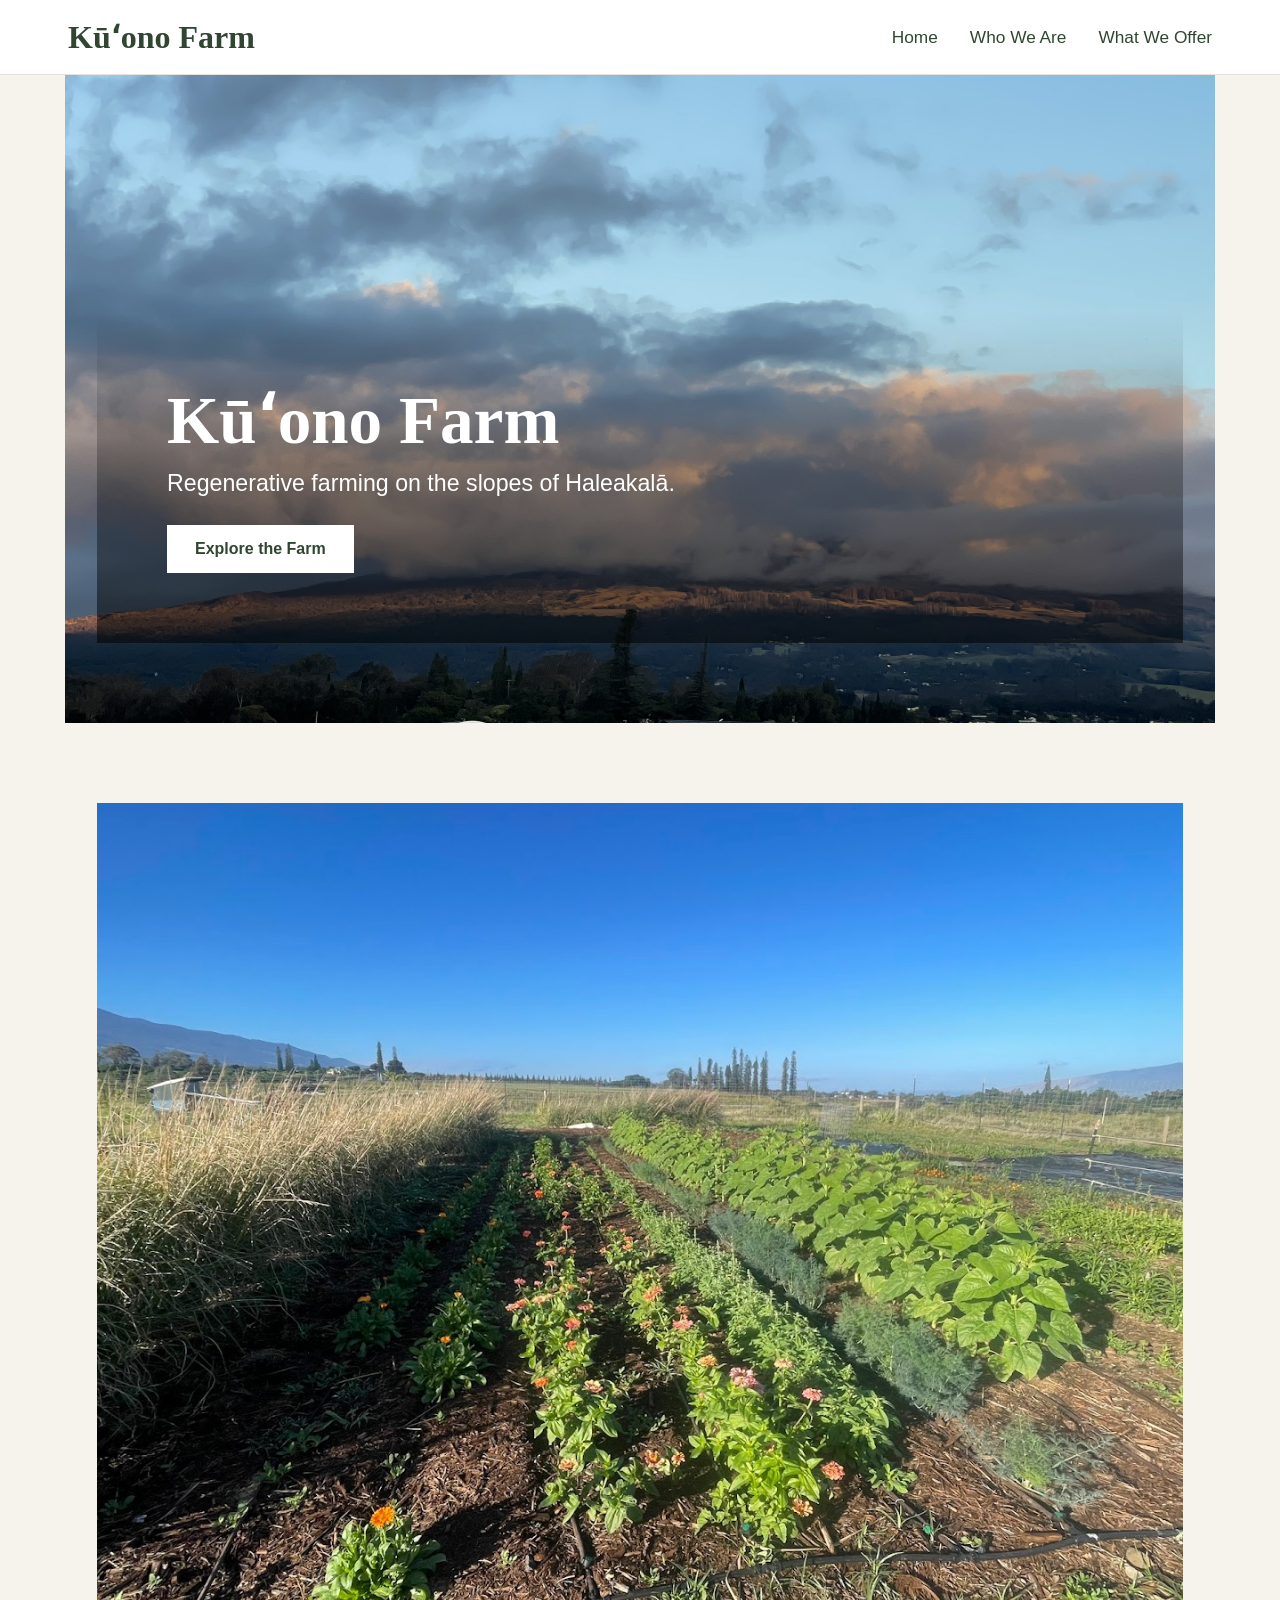
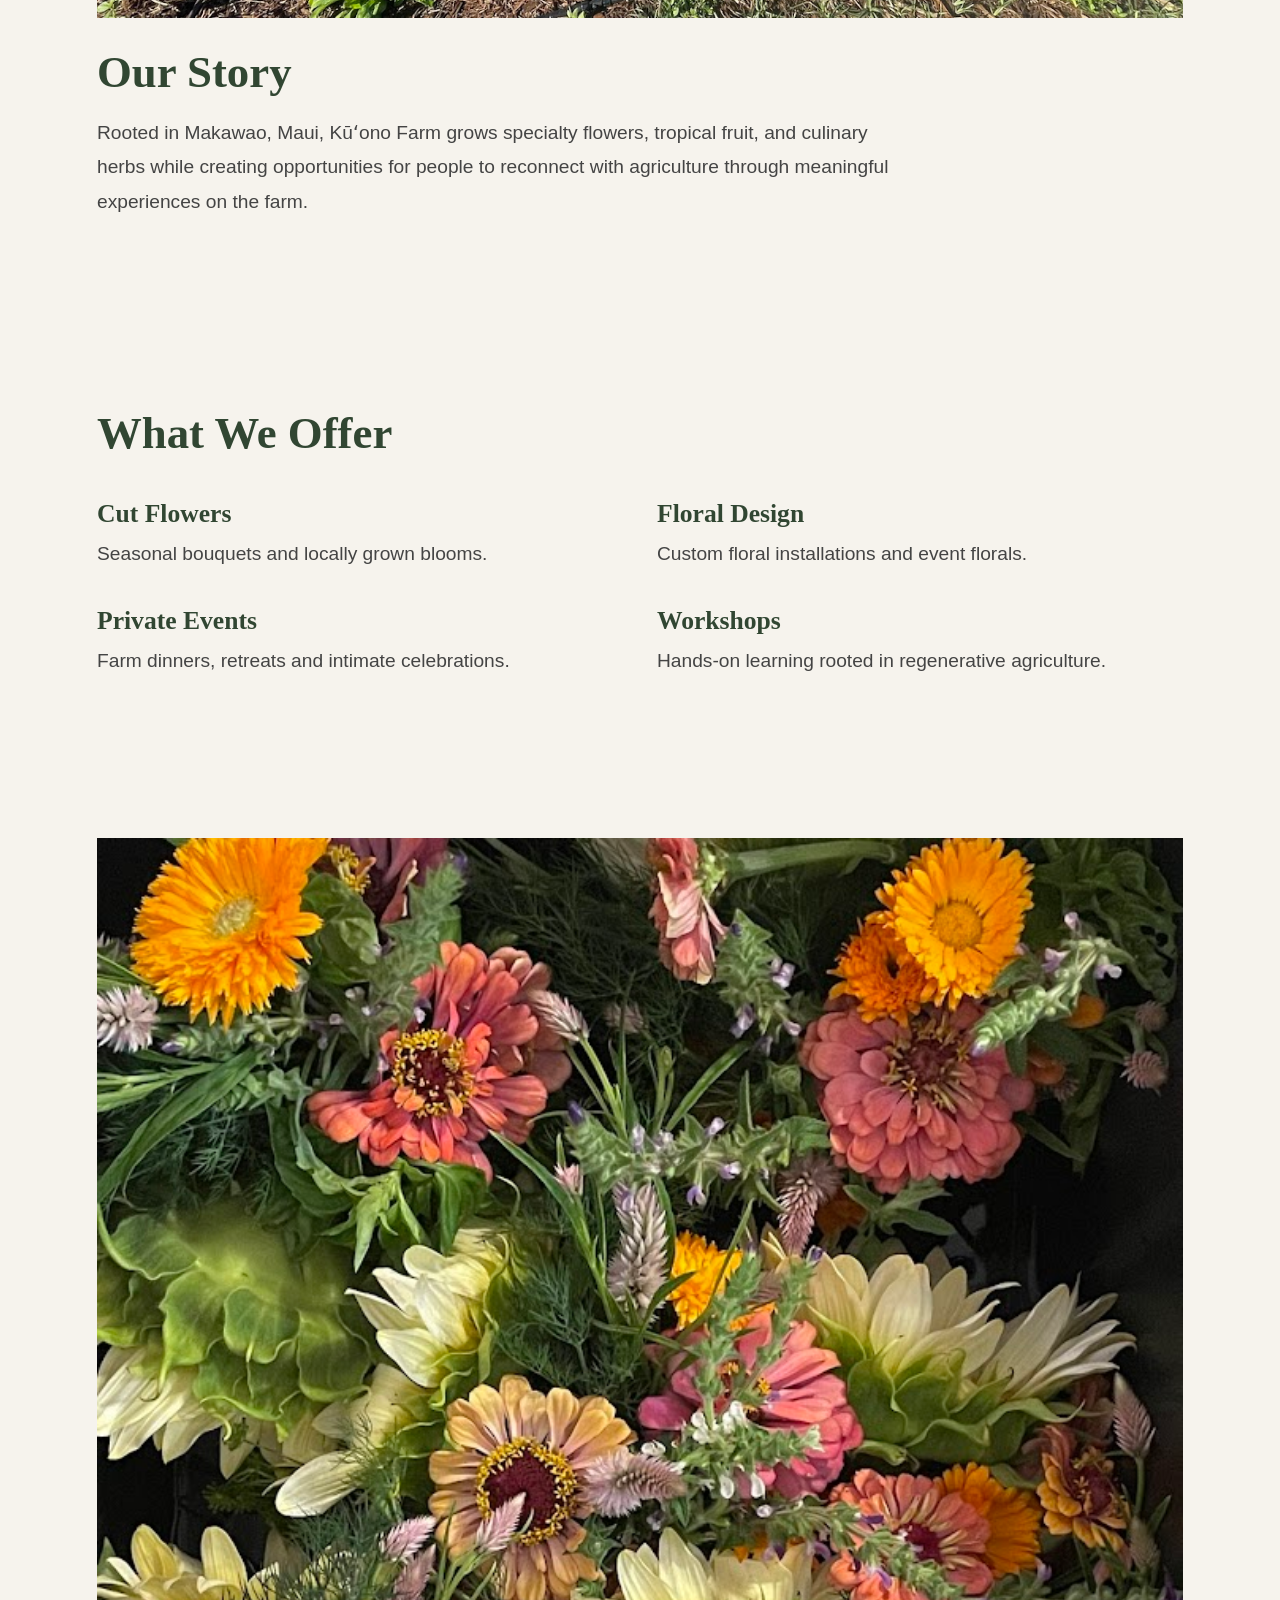
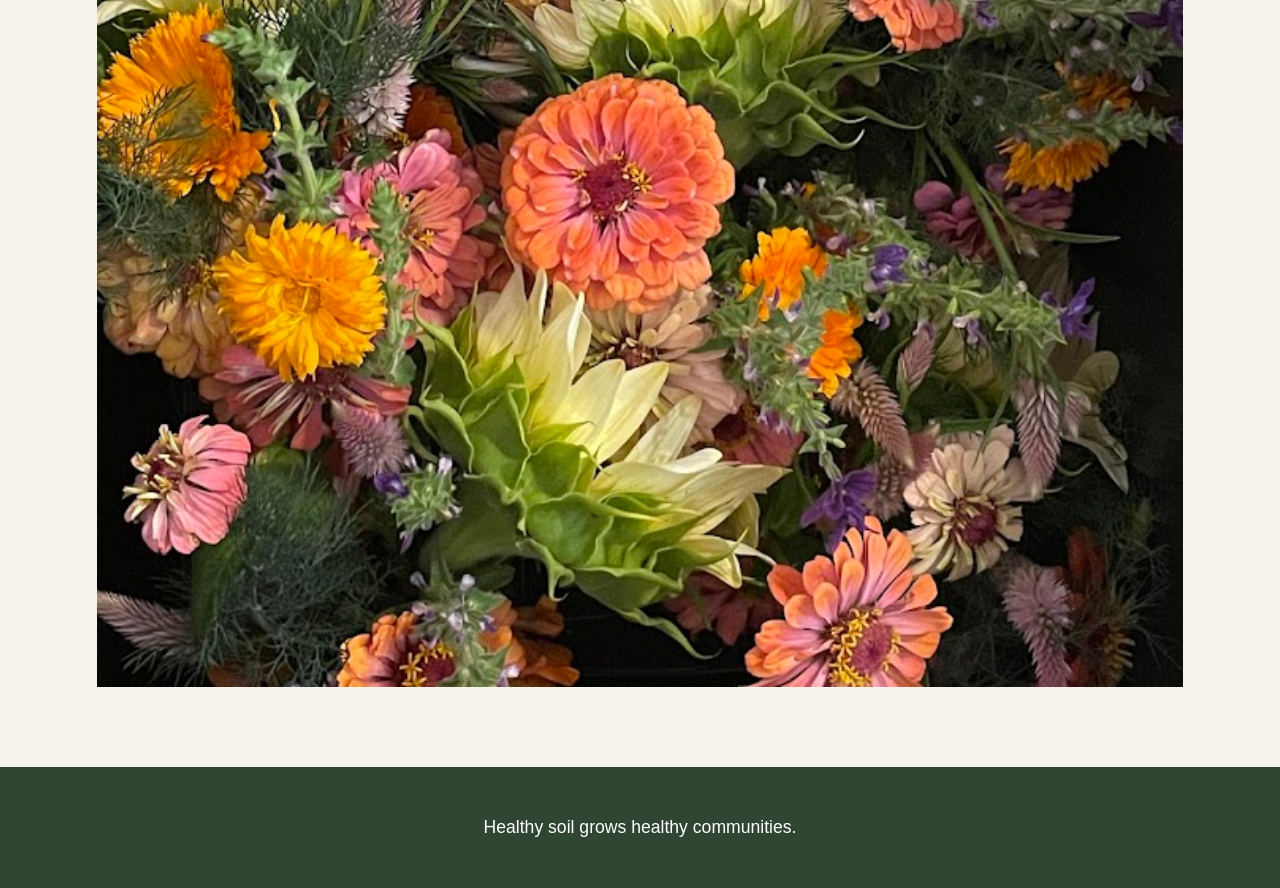
==== index.html @ a86432ba "edits2" ====
<!doctype html><html><head><meta charset='utf-8'><meta name='viewport' content='width=device-width,initial-scale=1'><title>Kūʻono Farm</title><link rel='stylesheet' href='style.css'></head><body>
<header class='top'><div class='wrap'><div class='logo'>Kūʻono Farm</div><nav><a href='index.html'>Home</a><a href='who-we-are.html'>Who We Are</a><a href='products.html'>What We Offer</a></nav></div></header>
<section class='hero'><div class='fade'><h1>Kūʻono Farm</h1><p>Regenerative farming on the slopes of Haleakalā.</p><a class='btn' href='#story'>Explore the Farm</a></div></section>
<section id='story' class='story'><img src='images/flower-farm.jpg'><h2>Our Story</h2><p>Rooted in Makawao, Maui, Kūʻono Farm grows specialty flowers, tropical fruit, and culinary herbs while creating opportunities for people to reconnect with agriculture through meaningful experiences on the farm.</p></section>
<section class='offer'><h2>What We Offer</h2><div class='offer-grid'>
<div class='offer-item'><h3>Cut Flowers</h3><p>Seasonal bouquets and locally grown blooms.</p></div>
<div class='offer-item'><h3>Floral Design</h3><p>Custom floral installations and event florals.</p></div>
<div class='offer-item'><h3>Private Events</h3><p>Farm dinners, retreats and intimate celebrations.</p></div>
<div class='offer-item'><h3>Workshops</h3><p>Hands-on learning rooted in regenerative agriculture.</p></div>
</div></section>
<section class='full'><img src='images/flowers.jpg'></section>
<footer>Healthy soil grows healthy communities.</footer></body></html>
---- style.css ----
:root{--cream:#f6f3ed;--green:#314632;--text:#444}
*{margin:0;padding:0;box-sizing:border-box}
body{font-family:Arial,sans-serif;background:var(--cream);color:var(--text)}
header.top{background:#fff;border-bottom:1px solid #e8e3da;position:sticky;top:0;z-index:10}
.wrap{max-width:1200px;margin:auto;padding:18px 28px;display:flex;justify-content:space-between;align-items:center}
.logo{font:700 2rem Georgia,serif;color:var(--green)}
nav a{margin-left:32px;text-decoration:none;color:var(--green);font-size:1.08rem}
.hero{height:72vh;background:url('images/haleakala.jpg') center bottom/cover no-repeat;display:flex;align-items:flex-end}
.hero .fade{width:100%;padding:70px;background:linear-gradient(transparent,rgba(0,0,0,.55))}
.hero h1{font:700 4.2rem Georgia,serif;color:#fff}
.hero p{font-size:1.45rem;color:#fff;max-width:700px;margin-top:10px}
.btn{display:inline-block;margin-top:28px;padding:15px 28px;background:#fff;color:var(--green);text-decoration:none;font-weight:bold}
section{max-width:1150px;margin:auto;padding:80px 32px}
.story img,.full img{width:100%;display:block}
.story h2,.offer h2{font:700 2.8rem Georgia,serif;color:var(--green);margin:28px 0 18px}
.story p,.offer p{font-size:1.2rem;line-height:1.8;max-width:820px}
.offer-grid{display:grid;grid-template-columns:repeat(2,minmax(250px,1fr));gap:34px;margin-top:40px}
.offer-item h3{font:700 1.6rem Georgia,serif;color:var(--green);margin-bottom:8px}
footer{background:var(--green);color:#fff;text-align:center;padding:50px;font-size:1.1rem}
@media(max-width:850px){.wrap{flex-direction:column}.hero{height:60vh}.hero h1{font-size:2.8rem}.hero p{font-size:1.15rem}.offer-grid{grid-template-columns:1fr}}
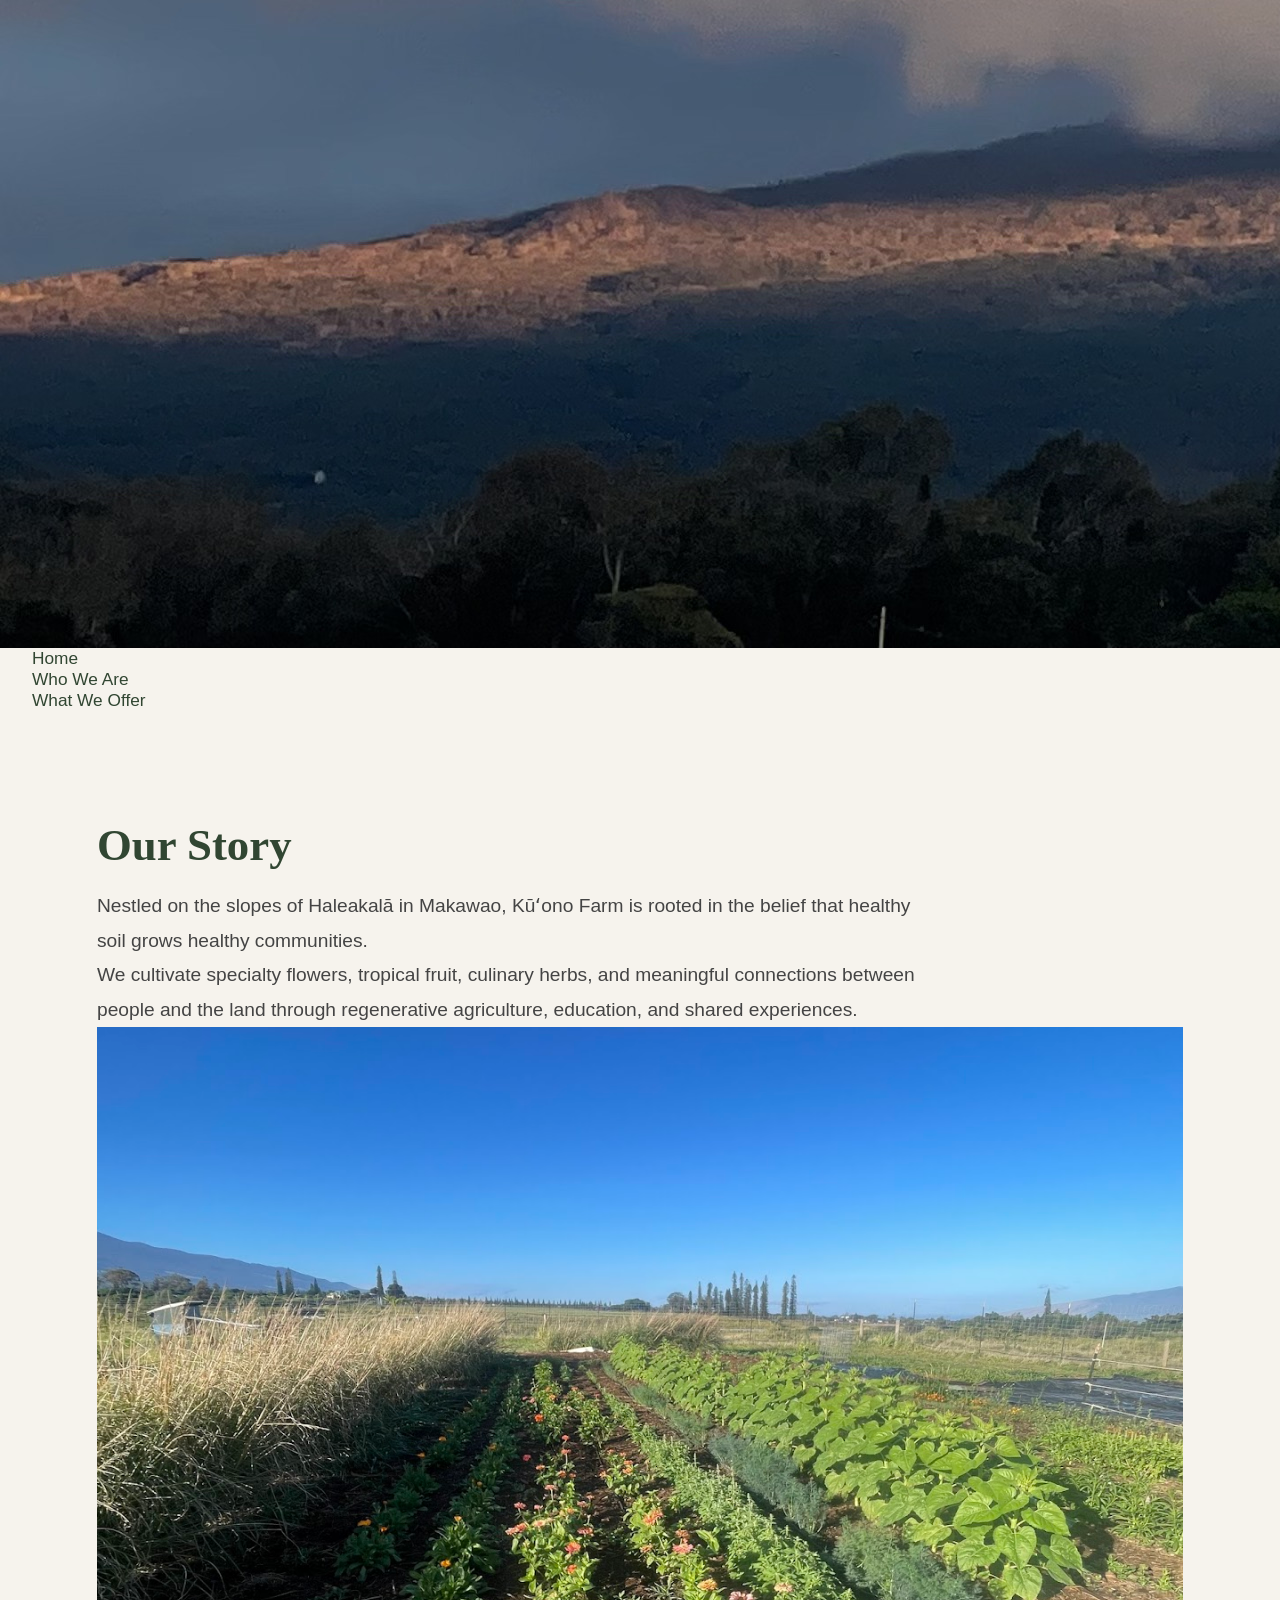
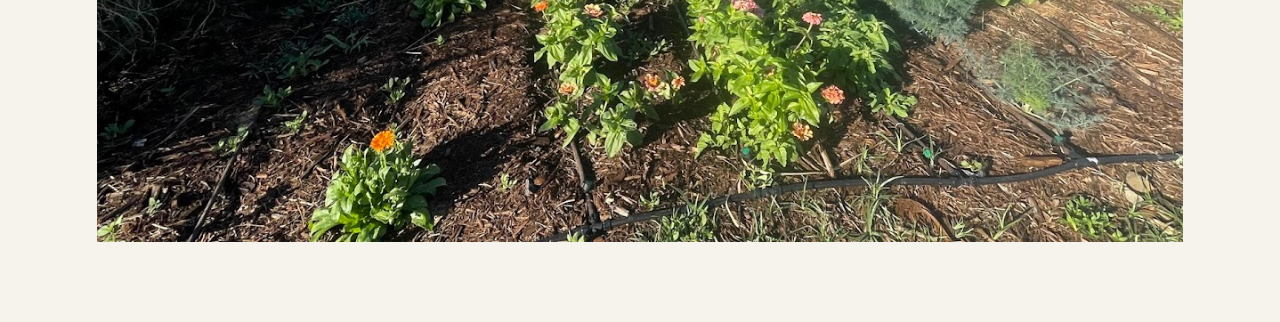
==== commit fde662fb: "Update index.html" ====
--- a/index.html
+++ b/index.html
@@ -1,12 +1,124 @@
-<!doctype html><html><head><meta charset='utf-8'><meta name='viewport' content='width=device-width,initial-scale=1'><title>Kūʻono Farm</title><link rel='stylesheet' href='style.css'></head><body>
-<header class='top'><div class='wrap'><div class='logo'>Kūʻono Farm</div><nav><a href='index.html'>Home</a><a href='who-we-are.html'>Who We Are</a><a href='products.html'>What We Offer</a></nav></div></header>
-<section class='hero'><div class='fade'><h1>Kūʻono Farm</h1><p>Regenerative farming on the slopes of Haleakalā.</p><a class='btn' href='#story'>Explore the Farm</a></div></section>
-<section id='story' class='story'><img src='images/flower-farm.jpg'><h2>Our Story</h2><p>Rooted in Makawao, Maui, Kūʻono Farm grows specialty flowers, tropical fruit, and culinary herbs while creating opportunities for people to reconnect with agriculture through meaningful experiences on the farm.</p></section>
-<section class='offer'><h2>What We Offer</h2><div class='offer-grid'>
-<div class='offer-item'><h3>Cut Flowers</h3><p>Seasonal bouquets and locally grown blooms.</p></div>
-<div class='offer-item'><h3>Floral Design</h3><p>Custom floral installations and event florals.</p></div>
-<div class='offer-item'><h3>Private Events</h3><p>Farm dinners, retreats and intimate celebrations.</p></div>
-<div class='offer-item'><h3>Workshops</h3><p>Hands-on learning rooted in regenerative agriculture.</p></div>
-</div></section>
-<section class='full'><img src='images/flowers.jpg'></section>
-<footer>Healthy soil grows healthy communities.</footer></body></html>+<!DOCTYPE html>
+<html lang="en">
+
+<head>
+    <meta charset="UTF-8">
+    <meta name="viewport" content="width=device-width, initial-scale=1.0">
+
+    <title>Kūʻono Farm | Regenerative Farming on Maui</title>
+
+    <meta name="description"
+        content="Kūʻono Farm is a regenerative farm in Makawao, Maui growing specialty flowers, tropical fruit, culinary herbs, and creating meaningful farm experiences.">
+
+    <meta name="keywords"
+        content="Maui farm, regenerative farming, flowers, tropical fruit, herbs, floral design, private events">
+
+    <link rel="preconnect" href="https://fonts.googleapis.com">
+    <link rel="preconnect" href="https://fonts.gstatic.com" crossorigin>
+
+    <link href="https://fonts.googleapis.com/css2?family=Libre+Baskerville:wght@400;700&family=Inter:wght@300;400;500;600&display=swap"
+        rel="stylesheet">
+
+    <link rel="stylesheet" href="style.css">
+</head>
+
+<body>
+
+<header class="hero">
+
+    <img
+        src="images/haleakala.jpg"
+        alt="Sunrise over Haleakalā"
+        class="hero-image">
+
+    <div class="hero-overlay">
+
+        <img
+            src="images/logo-no-background.png"
+            alt="Kūʻono Farm"
+            class="hero-logo">
+
+        <p class="hero-tagline">
+
+            Regenerative farming on the slopes of Haleakalā, Maui.
+
+        </p>
+
+        <a href="#story" class="hero-button">
+
+            Explore the Farm
+
+        </a>
+
+    </div>
+
+</header>
+
+
+<nav class="main-nav">
+
+    <ul>
+
+        <li>
+            <a href="index.html">Home</a>
+        </li>
+
+        <li>
+            <a href="who-we-are.html">Who We Are</a>
+        </li>
+
+        <li>
+            <a href="products.html">What We Offer</a>
+        </li>
+
+    </ul>
+
+</nav>
+
+
+<main>
+
+<section id="story" class="story">
+
+<div class="container">
+
+<div class="story-grid">
+
+<div class="story-text">
+
+<h2>
+
+Our Story
+
+</h2>
+
+<p>
+
+Nestled on the slopes of Haleakalā in Makawao, Kūʻono Farm is rooted in
+the belief that healthy soil grows healthy communities.
+
+</p>
+
+<p>
+
+We cultivate specialty flowers, tropical fruit, culinary herbs,
+and meaningful connections between people and the land through
+regenerative agriculture, education, and shared experiences.
+
+</p>
+
+</div>
+
+<div class="story-image">
+
+<img
+    src="images/flower-farm.jpg"
+    alt="Kūʻono Farm flower fields">
+
+</div>
+
+</div>
+
+</div>
+
+</section>
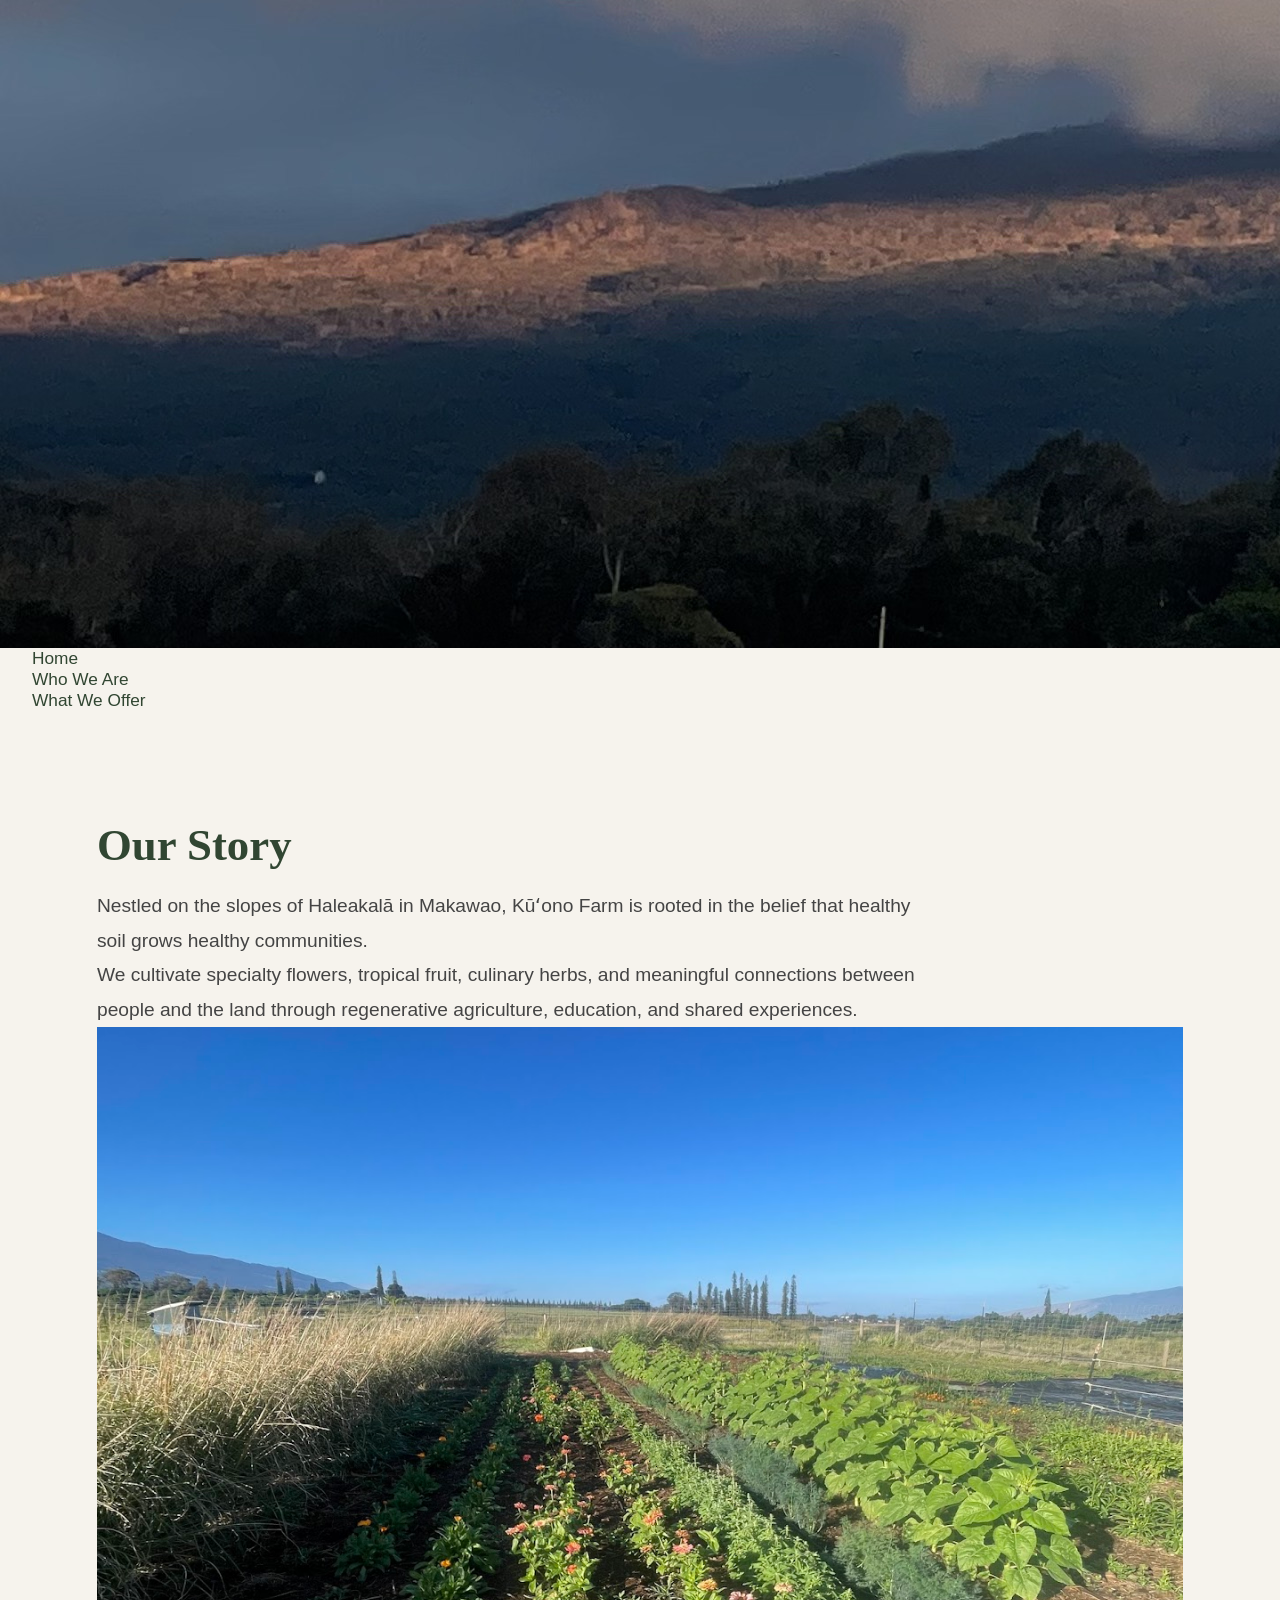
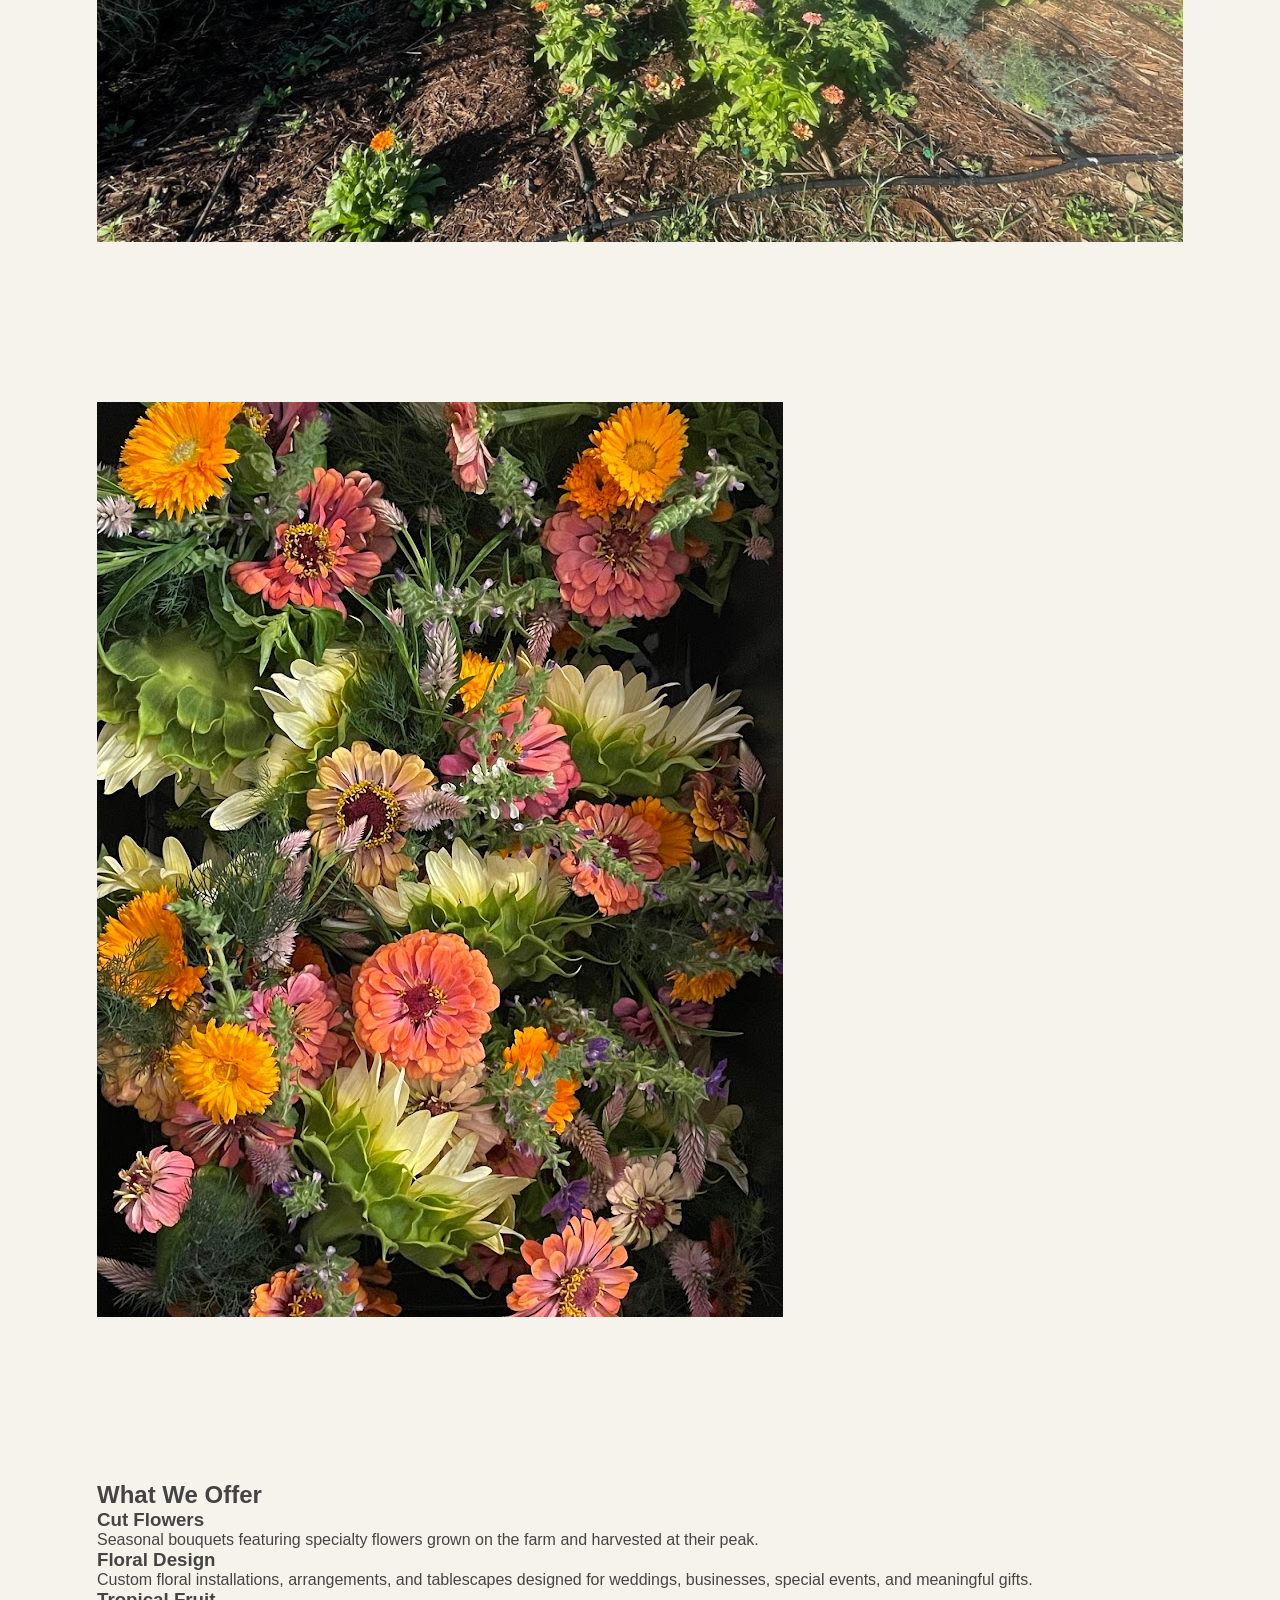
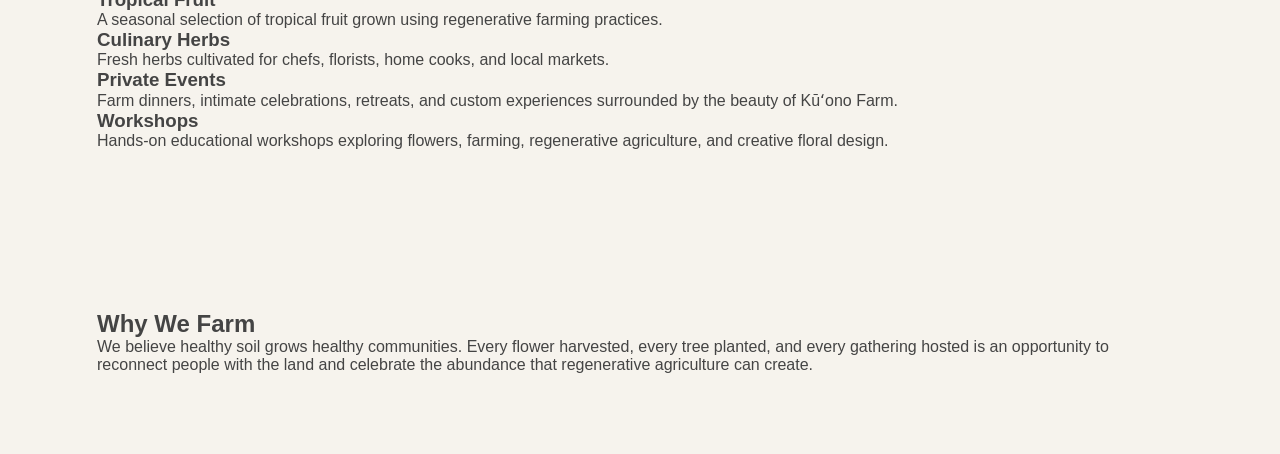
==== commit 31b2c23f: "homepage redesign part 2" ====
--- a/index.html
+++ b/index.html
@@ -122,3 +122,174 @@
 </div>
 
 </section>
+
+<!-- ===================================================== -->
+<!-- FEATURE IMAGE -->
+<!-- ===================================================== -->
+
+<section class="feature-image">
+
+    <img
+        src="images/flowers.jpg"
+        alt="Seasonal flowers grown at Kūʻono Farm">
+
+</section>
+
+
+<!-- ===================================================== -->
+<!-- WHAT WE OFFER -->
+<!-- ===================================================== -->
+
+<section class="offerings">
+
+<div class="container">
+
+<h2>
+
+What We Offer
+
+</h2>
+
+<div class="offering-grid">
+
+
+<article class="offering">
+
+<h3>
+
+Cut Flowers
+
+</h3>
+
+<p>
+
+Seasonal bouquets featuring specialty flowers grown on the farm and harvested at their peak.
+
+</p>
+
+</article>
+
+
+
+<article class="offering">
+
+<h3>
+
+Floral Design
+
+</h3>
+
+<p>
+
+Custom floral installations, arrangements, and tablescapes designed for weddings, businesses, special events, and meaningful gifts.
+
+</p>
+
+</article>
+
+
+
+<article class="offering">
+
+<h3>
+
+Tropical Fruit
+
+</h3>
+
+<p>
+
+A seasonal selection of tropical fruit grown using regenerative farming practices.
+
+</p>
+
+</article>
+
+
+
+<article class="offering">
+
+<h3>
+
+Culinary Herbs
+
+</h3>
+
+<p>
+
+Fresh herbs cultivated for chefs, florists, home cooks, and local markets.
+
+</p>
+
+</article>
+
+
+
+<article class="offering">
+
+<h3>
+
+Private Events
+
+</h3>
+
+<p>
+
+Farm dinners, intimate celebrations, retreats, and custom experiences surrounded by the beauty of Kūʻono Farm.
+
+</p>
+
+</article>
+
+
+
+<article class="offering">
+
+<h3>
+
+Workshops
+
+</h3>
+
+<p>
+
+Hands-on educational workshops exploring flowers, farming, regenerative agriculture, and creative floral design.
+
+</p>
+
+</article>
+
+
+</div>
+
+</div>
+
+</section>
+
+
+
+<!-- ===================================================== -->
+<!-- WHY WE FARM -->
+<!-- ===================================================== -->
+
+<section class="mission">
+
+<div class="container">
+
+<h2>
+
+Why We Farm
+
+</h2>
+
+<p>
+
+We believe healthy soil grows healthy communities.
+
+Every flower harvested, every tree planted, and every gathering hosted is an opportunity to reconnect people with the land and celebrate the abundance that regenerative agriculture can create.
+
+</p>
+
+</div>
+
+</section>   
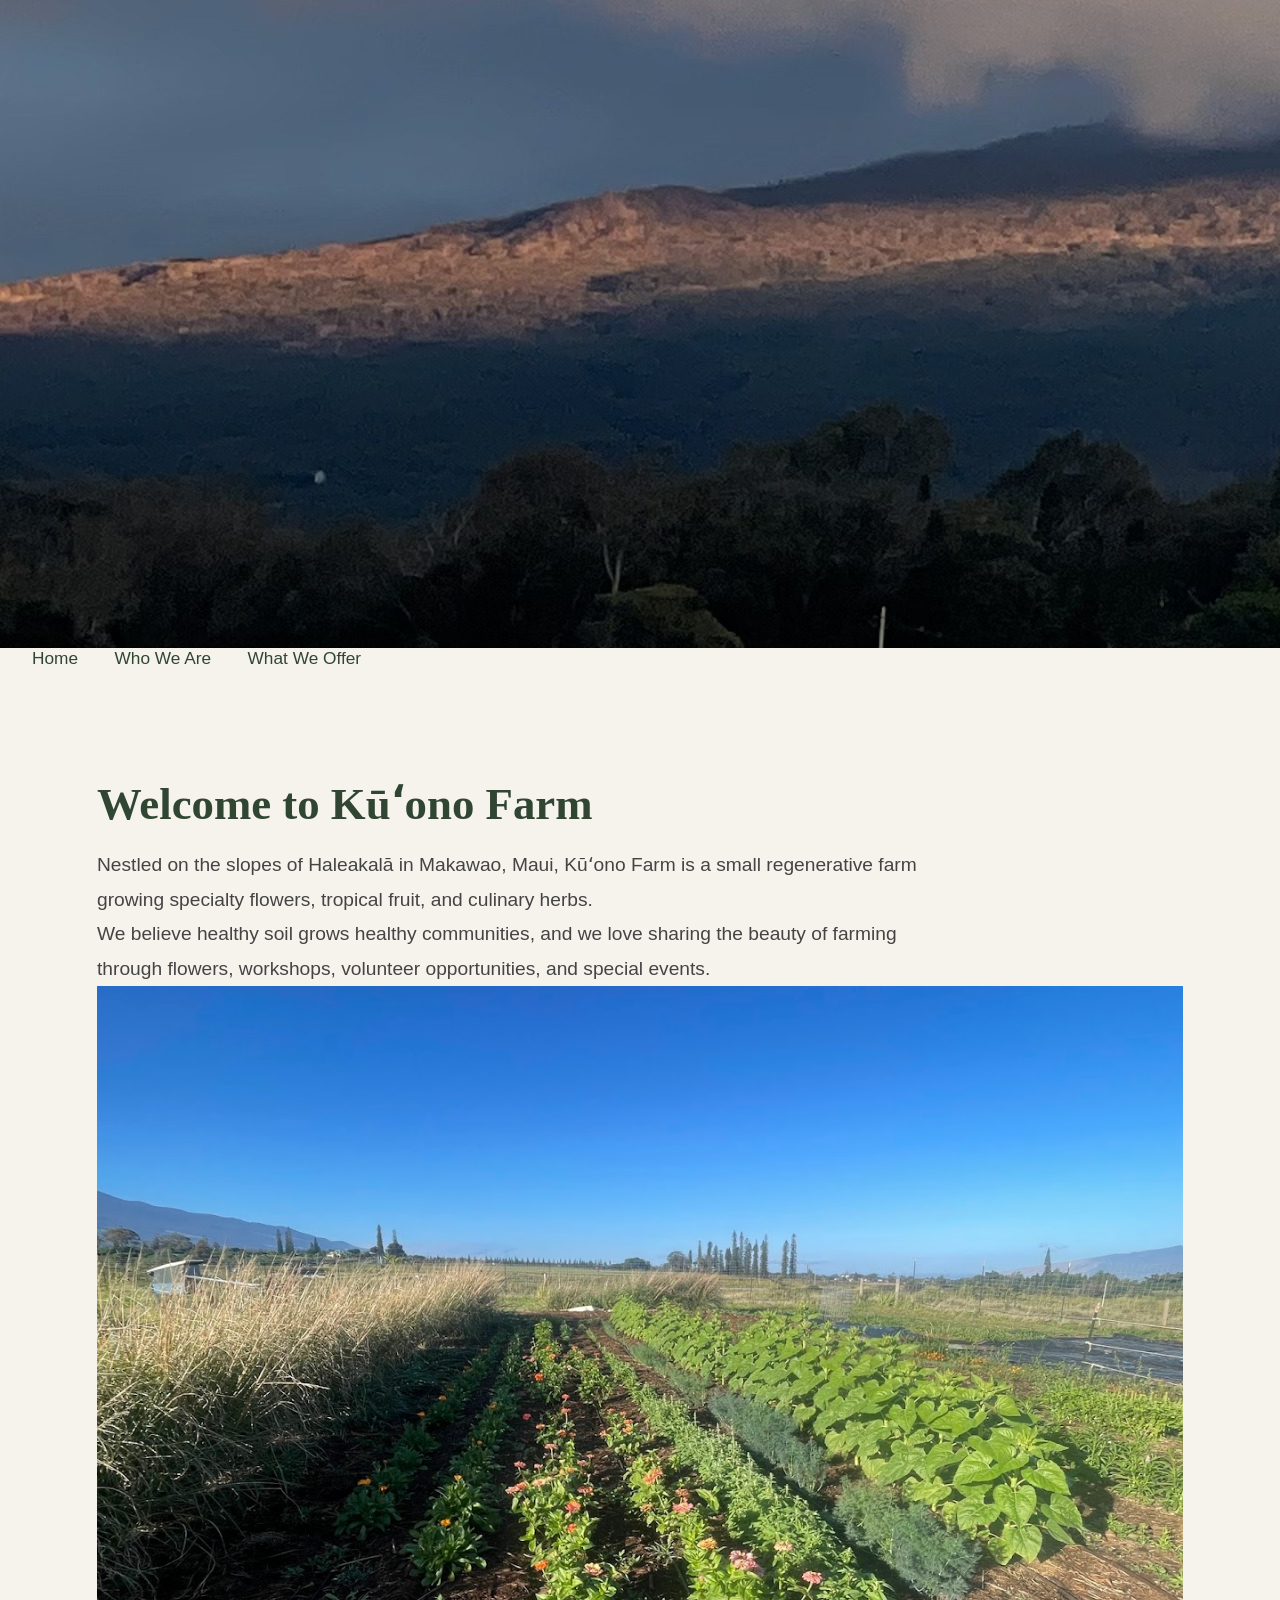
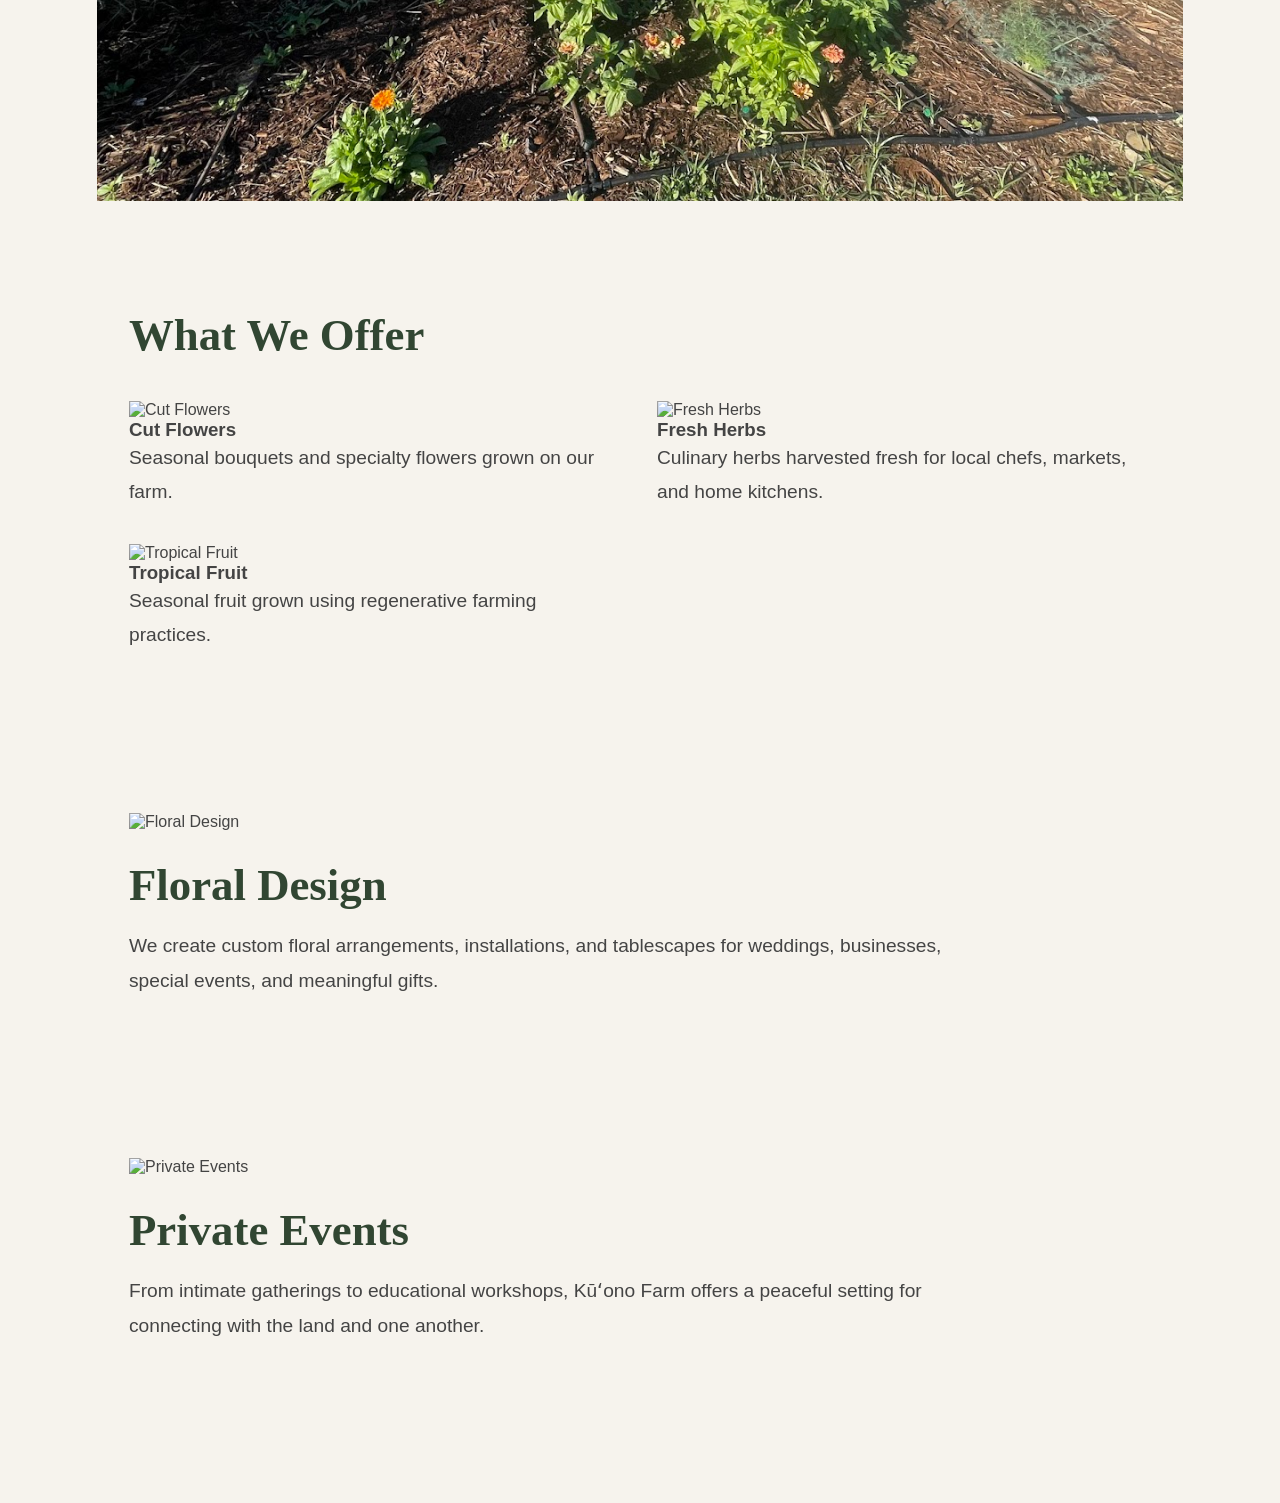
==== commit 32cacec1: "Update index.html" ====
--- a/index.html
+++ b/index.html
@@ -2,52 +2,46 @@
 <html lang="en">
 
 <head>
+
     <meta charset="UTF-8">
+
     <meta name="viewport" content="width=device-width, initial-scale=1.0">
 
-    <title>Kūʻono Farm | Regenerative Farming on Maui</title>
-
-    <meta name="description"
-        content="Kūʻono Farm is a regenerative farm in Makawao, Maui growing specialty flowers, tropical fruit, culinary herbs, and creating meaningful farm experiences.">
-
-    <meta name="keywords"
-        content="Maui farm, regenerative farming, flowers, tropical fruit, herbs, floral design, private events">
+    <title>Kūʻono Farm</title>
+
+    <link rel="stylesheet" href="style.css">
 
     <link rel="preconnect" href="https://fonts.googleapis.com">
+
     <link rel="preconnect" href="https://fonts.gstatic.com" crossorigin>
 
-    <link href="https://fonts.googleapis.com/css2?family=Libre+Baskerville:wght@400;700&family=Inter:wght@300;400;500;600&display=swap"
-        rel="stylesheet">
-
-    <link rel="stylesheet" href="style.css">
+    <link href="https://fonts.googleapis.com/css2?family=Libre+Baskerville:wght@400;700&family=Inter:wght@300;400;600&display=swap" rel="stylesheet">
+
 </head>
 
 <body>
 
+
+<!-- HERO -->
+
 <header class="hero">
 
-    <img
-        src="images/haleakala.jpg"
-        alt="Sunrise over Haleakalā"
-        class="hero-image">
+    <img src="images/haleakala.jpg" alt="Haleakalā" class="hero-image">
 
     <div class="hero-overlay">
 
-        <img
-            src="images/logo-no-background.png"
-            alt="Kūʻono Farm"
-            class="hero-logo">
-
-        <p class="hero-tagline">
-
-            Regenerative farming on the slopes of Haleakalā, Maui.
-
+        <img src="images/logo-no-background.png"
+             alt="Kūʻono Farm Logo"
+             class="hero-logo">
+
+        <h1>Regenerative Farming on Maui</h1>
+
+        <p>
+            Flowers • Tropical Fruit • Herbs • Community
         </p>
 
-        <a href="#story" class="hero-button">
-
+        <a href="#story" class="button">
             Explore the Farm
-
         </a>
 
     </div>
@@ -55,241 +49,162 @@
 </header>
 
 
-<nav class="main-nav">
-
-    <ul>
-
-        <li>
-            <a href="index.html">Home</a>
-        </li>
-
-        <li>
-            <a href="who-we-are.html">Who We Are</a>
-        </li>
-
-        <li>
-            <a href="products.html">What We Offer</a>
-        </li>
-
-    </ul>
+<!-- NAVIGATION -->
+
+<nav>
+
+    <a href="index.html">Home</a>
+
+    <a href="who-we-are.html">Who We Are</a>
+
+    <a href="products.html">What We Offer</a>
 
 </nav>
 
 
-<main>
+
+<!-- OUR STORY -->
 
 <section id="story" class="story">
 
-<div class="container">
-
-<div class="story-grid">
-
-<div class="story-text">
-
-<h2>
-
-Our Story
-
-</h2>
-
-<p>
-
-Nestled on the slopes of Haleakalā in Makawao, Kūʻono Farm is rooted in
-the belief that healthy soil grows healthy communities.
-
-</p>
-
-<p>
-
-We cultivate specialty flowers, tropical fruit, culinary herbs,
-and meaningful connections between people and the land through
-regenerative agriculture, education, and shared experiences.
-
-</p>
-
-</div>
-
-<div class="story-image">
-
-<img
-    src="images/flower-farm.jpg"
-    alt="Kūʻono Farm flower fields">
-
-</div>
-
-</div>
-
-</div>
-
-</section>
-
-<!-- ===================================================== -->
-<!-- FEATURE IMAGE -->
-<!-- ===================================================== -->
-
-<section class="feature-image">
-
-    <img
-        src="images/flowers.jpg"
-        alt="Seasonal flowers grown at Kūʻono Farm">
-
-</section>
-
-
-<!-- ===================================================== -->
-<!-- WHAT WE OFFER -->
-<!-- ===================================================== -->
+    <div class="content">
+
+        <div class="text">
+
+            <h2>Welcome to Kūʻono Farm</h2>
+
+            <p>
+
+                Nestled on the slopes of Haleakalā in Makawao, Maui,
+                Kūʻono Farm is a small regenerative farm growing
+                specialty flowers, tropical fruit, and culinary herbs.
+
+            </p>
+
+            <p>
+
+                We believe healthy soil grows healthy communities,
+                and we love sharing the beauty of farming through
+                flowers, workshops, volunteer opportunities,
+                and special events.
+
+            </p>
+
+        </div>
+
+        <div class="photo">
+
+            <img src="images/flower-farm.jpg"
+                 alt="Kūʻono Farm">
+
+        </div>
+
+    </div>
+
+    <!-- WHAT WE OFFER -->
 
 <section class="offerings">
 
-<div class="container">
-
-<h2>
-
-What We Offer
-
-</h2>
-
-<div class="offering-grid">
-
-
-<article class="offering">
-
-<h3>
-
-Cut Flowers
-
-</h3>
-
-<p>
-
-Seasonal bouquets featuring specialty flowers grown on the farm and harvested at their peak.
-
-</p>
-
-</article>
-
-
-
-<article class="offering">
-
-<h3>
-
-Floral Design
-
-</h3>
-
-<p>
-
-Custom floral installations, arrangements, and tablescapes designed for weddings, businesses, special events, and meaningful gifts.
-
-</p>
-
-</article>
-
-
-
-<article class="offering">
-
-<h3>
-
-Tropical Fruit
-
-</h3>
-
-<p>
-
-A seasonal selection of tropical fruit grown using regenerative farming practices.
-
-</p>
-
-</article>
-
-
-
-<article class="offering">
-
-<h3>
-
-Culinary Herbs
-
-</h3>
-
-<p>
-
-Fresh herbs cultivated for chefs, florists, home cooks, and local markets.
-
-</p>
-
-</article>
-
-
-
-<article class="offering">
-
-<h3>
-
-Private Events
-
-</h3>
-
-<p>
-
-Farm dinners, intimate celebrations, retreats, and custom experiences surrounded by the beauty of Kūʻono Farm.
-
-</p>
-
-</article>
-
-
-
-<article class="offering">
-
-<h3>
-
-Workshops
-
-</h3>
-
-<p>
-
-Hands-on educational workshops exploring flowers, farming, regenerative agriculture, and creative floral design.
-
-</p>
-
-</article>
-
-
-</div>
-
-</div>
-
-</section>
-
-
-
-<!-- ===================================================== -->
-<!-- WHY WE FARM -->
-<!-- ===================================================== -->
-
-<section class="mission">
-
-<div class="container">
-
-<h2>
-
-Why We Farm
-
-</h2>
-
-<p>
-
-We believe healthy soil grows healthy communities.
-
-Every flower harvested, every tree planted, and every gathering hosted is an opportunity to reconnect people with the land and celebrate the abundance that regenerative agriculture can create.
-
-</p>
-
-</div>
-
-</section>   
+    <h2>What We Offer</h2>
+
+    <div class="offer-grid">
+
+        <div class="offer-card">
+
+            <img src="images/bouquet-1.jpg" alt="Cut Flowers">
+
+            <h3>Cut Flowers</h3>
+
+            <p>
+                Seasonal bouquets and specialty flowers grown on our farm.
+            </p>
+
+        </div>
+
+
+        <div class="offer-card">
+
+            <img src="images/herbs.jpg" alt="Fresh Herbs">
+
+            <h3>Fresh Herbs</h3>
+
+            <p>
+                Culinary herbs harvested fresh for local chefs, markets, and home kitchens.
+            </p>
+
+        </div>
+
+
+        <div class="offer-card">
+
+            <img src="images/bananas.jpg" alt="Tropical Fruit">
+
+            <h3>Tropical Fruit</h3>
+
+            <p>
+                Seasonal fruit grown using regenerative farming practices.
+            </p>
+
+        </div>
+
+    </div>
+
+</section>
+
+
+
+<!-- FLORAL DESIGN -->
+
+<section class="feature">
+
+    <div class="feature-image">
+
+        <img src="images/tablescape.jpg" alt="Floral Design">
+
+    </div>
+
+    <div class="feature-text">
+
+        <h2>Floral Design</h2>
+
+        <p>
+
+            We create custom floral arrangements, installations,
+            and tablescapes for weddings, businesses,
+            special events, and meaningful gifts.
+
+        </p>
+
+    </div>
+
+</section>
+
+
+
+<!-- PRIVATE EVENTS -->
+
+<section class="feature reverse">
+
+    <div class="feature-image">
+
+        <img src="images/private-event.jpg" alt="Private Events">
+
+    </div>
+
+    <div class="feature-text">
+
+        <h2>Private Events</h2>
+
+        <p>
+
+            From intimate gatherings to educational workshops,
+            Kūʻono Farm offers a peaceful setting for connecting
+            with the land and one another.
+
+        </p>
+
+    </div>
+
+</section>
+
+</section>
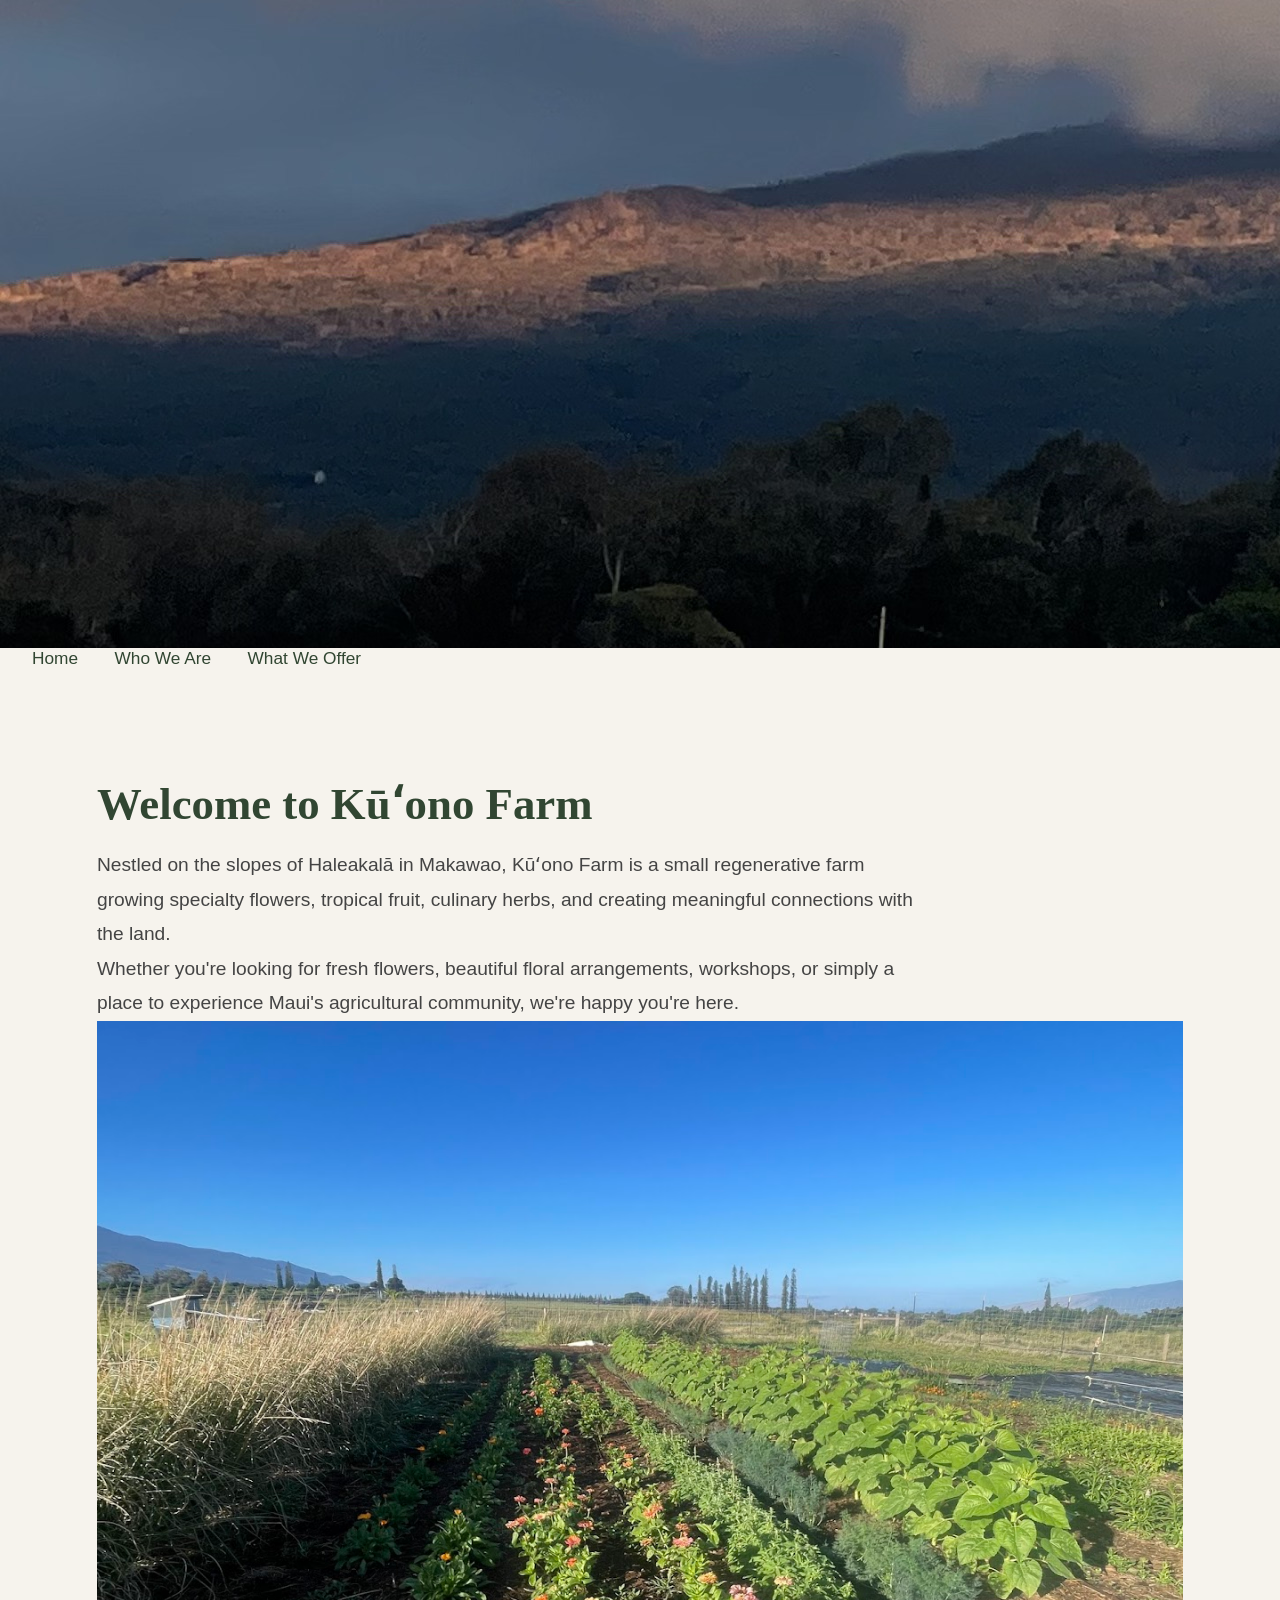
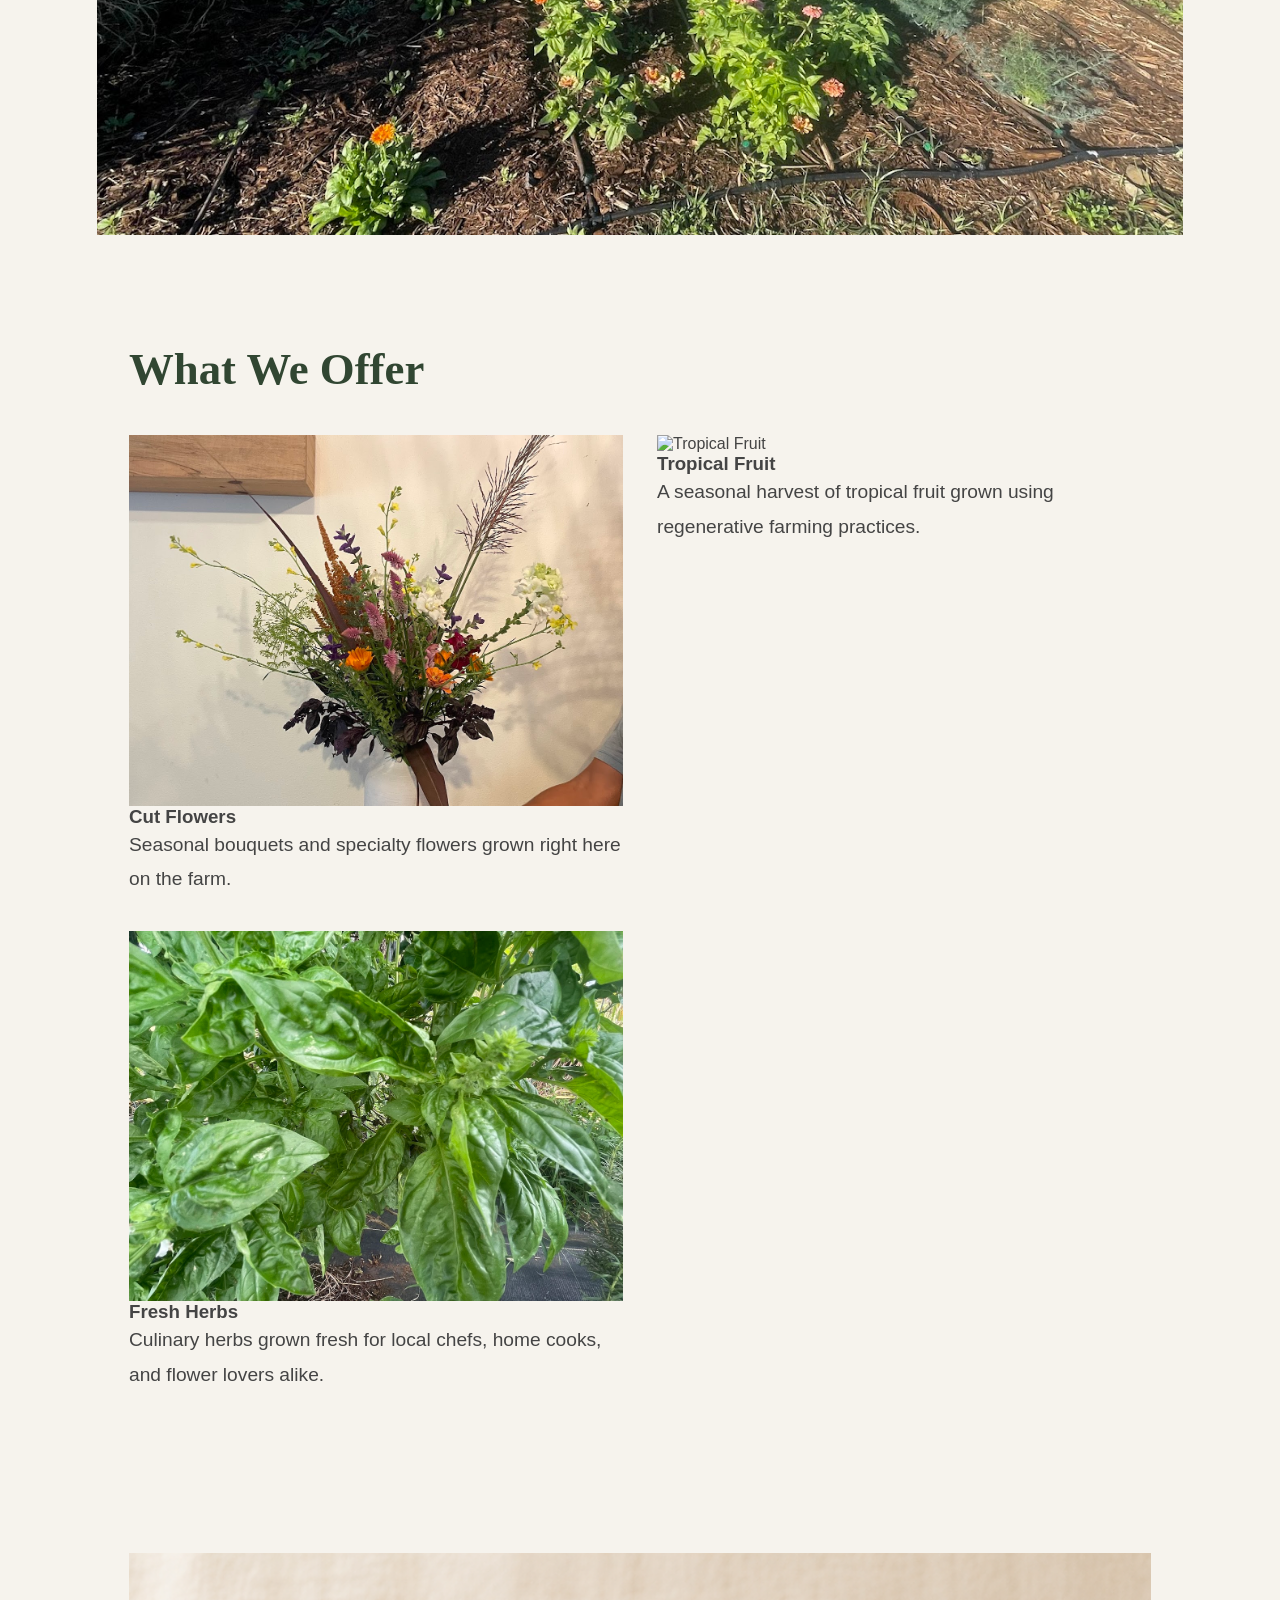
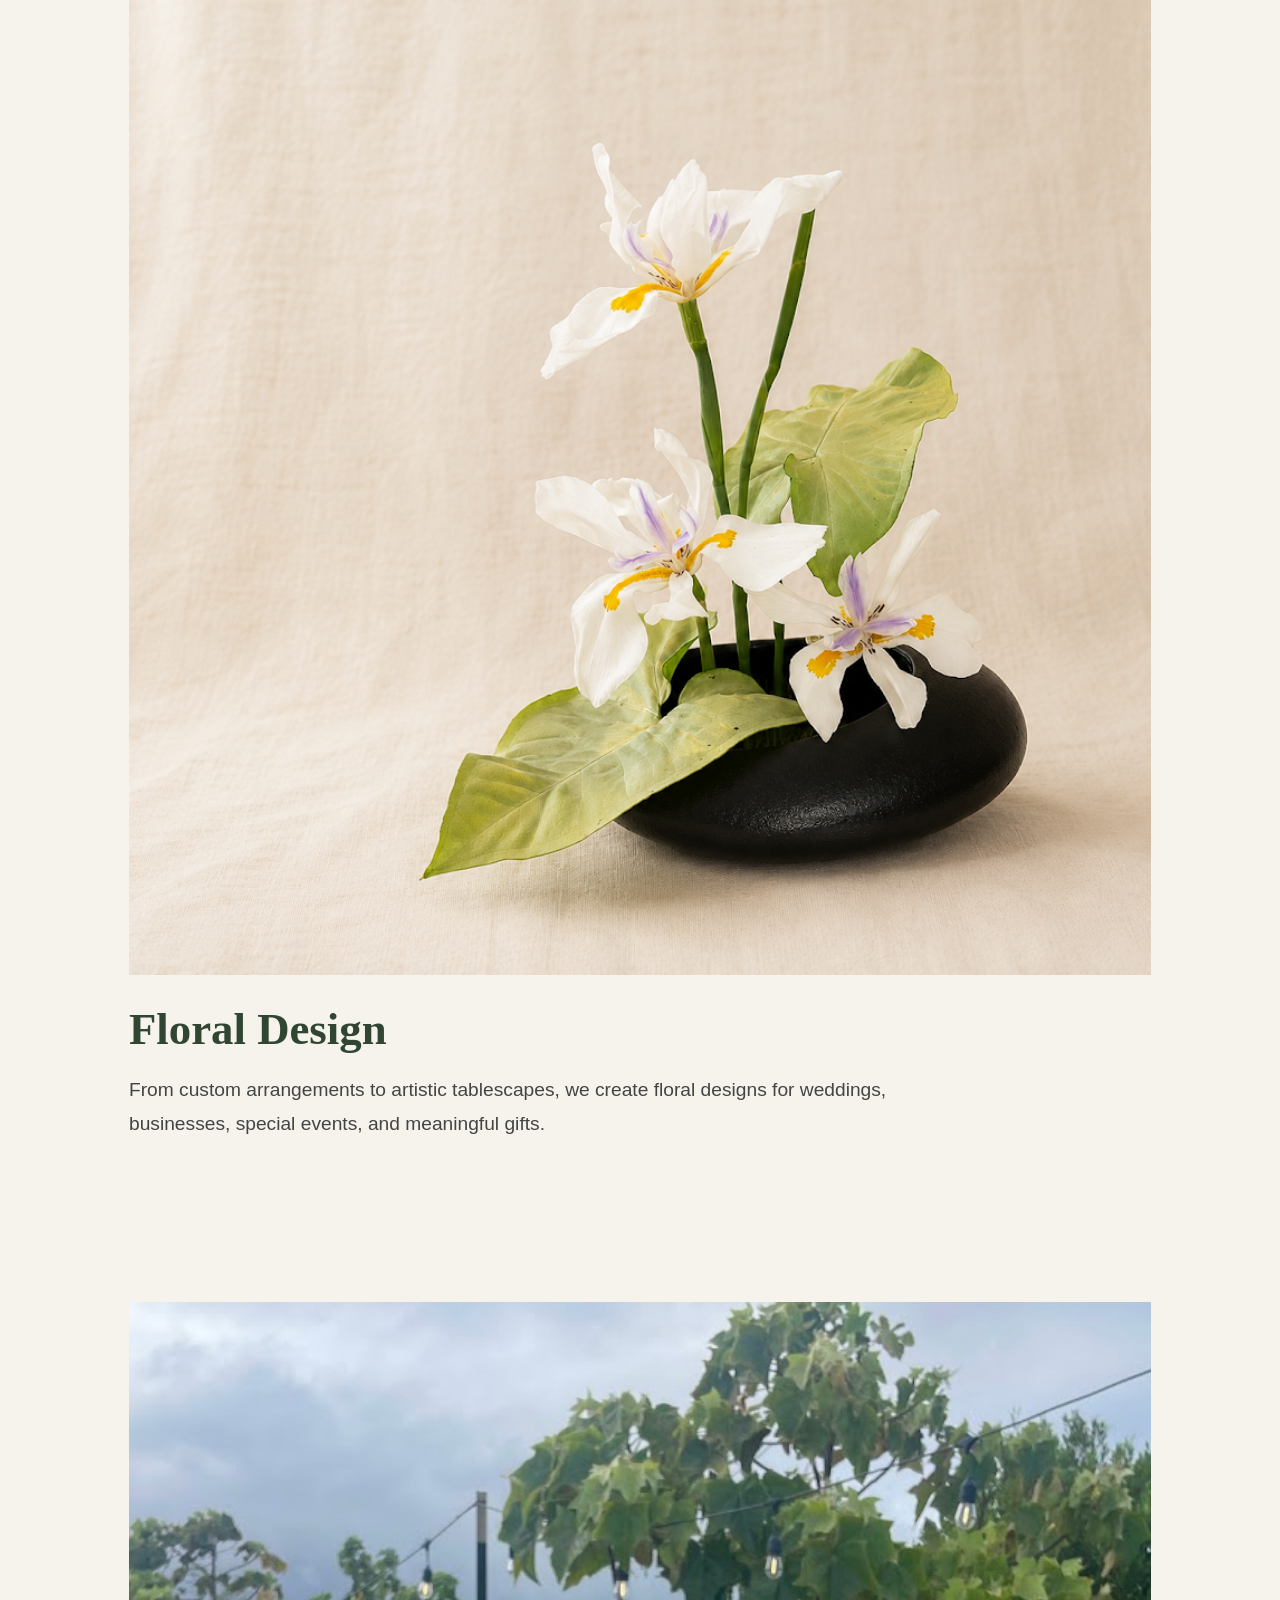
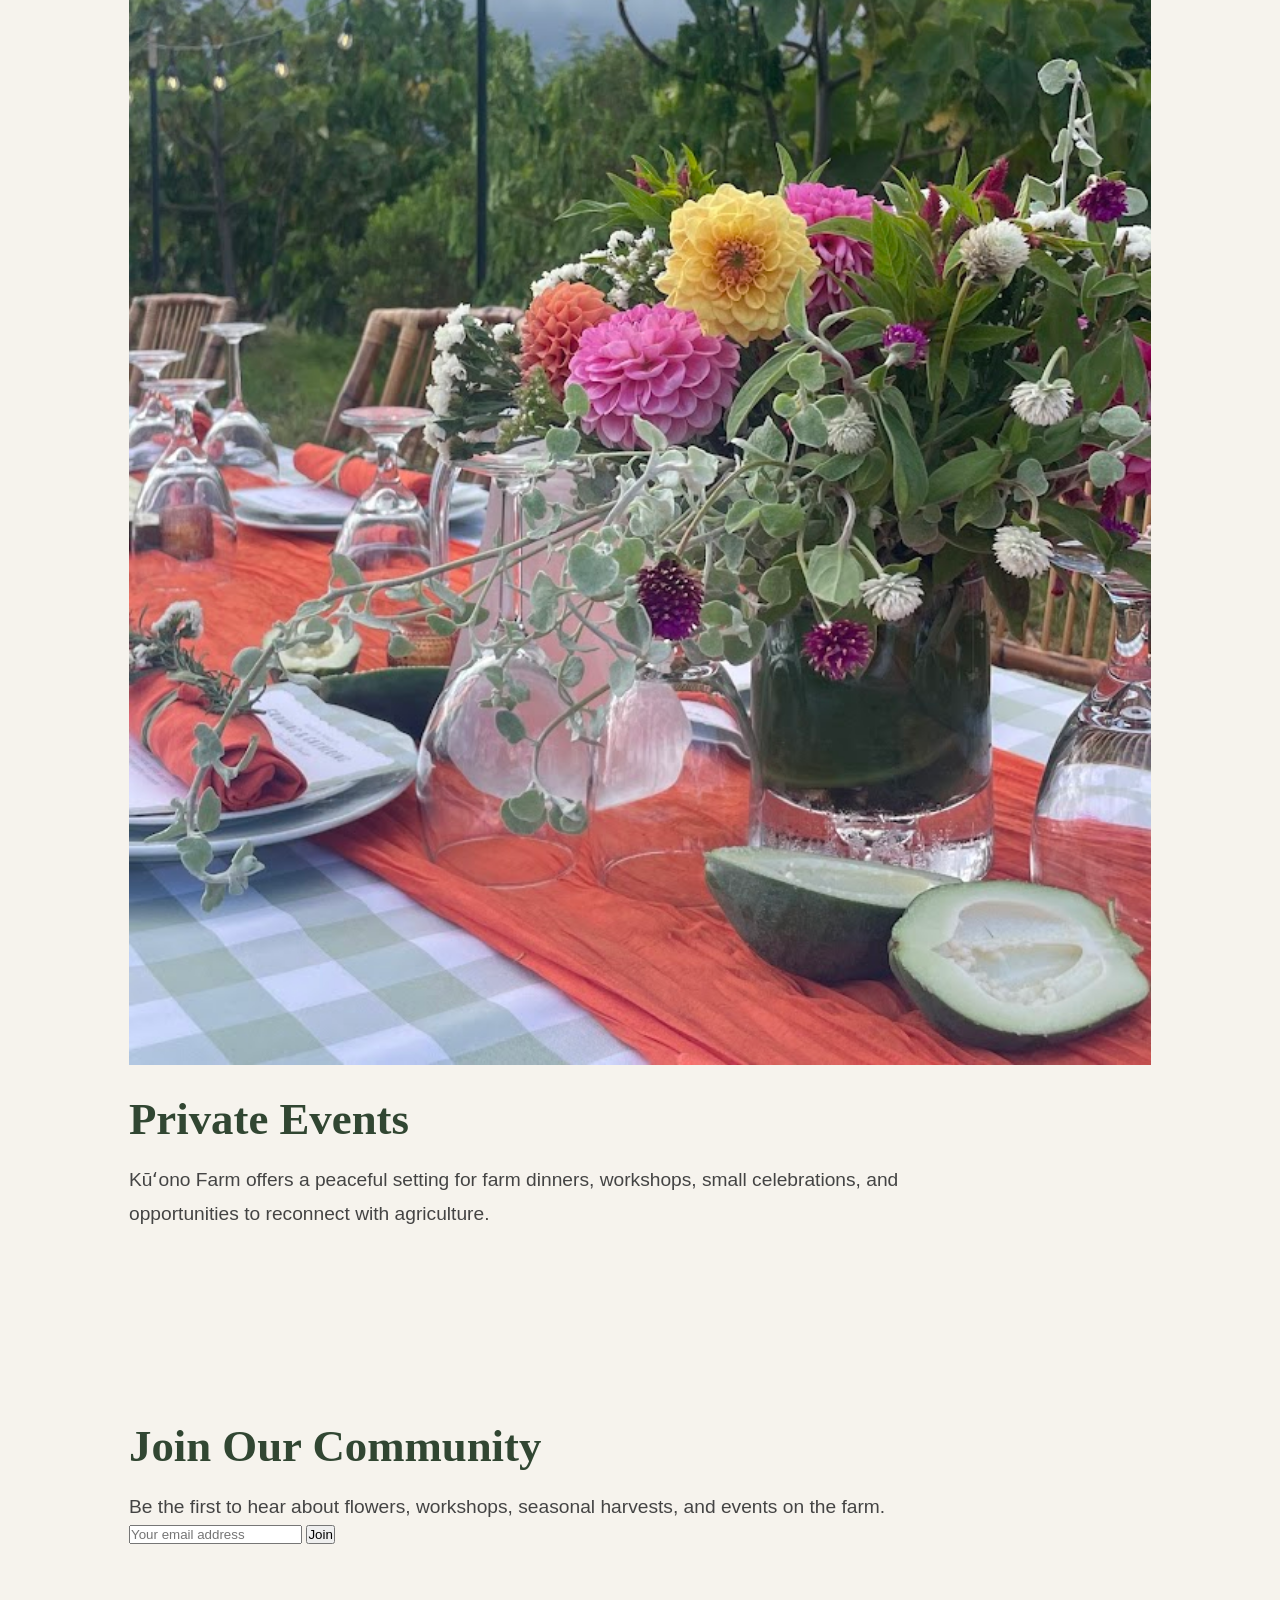
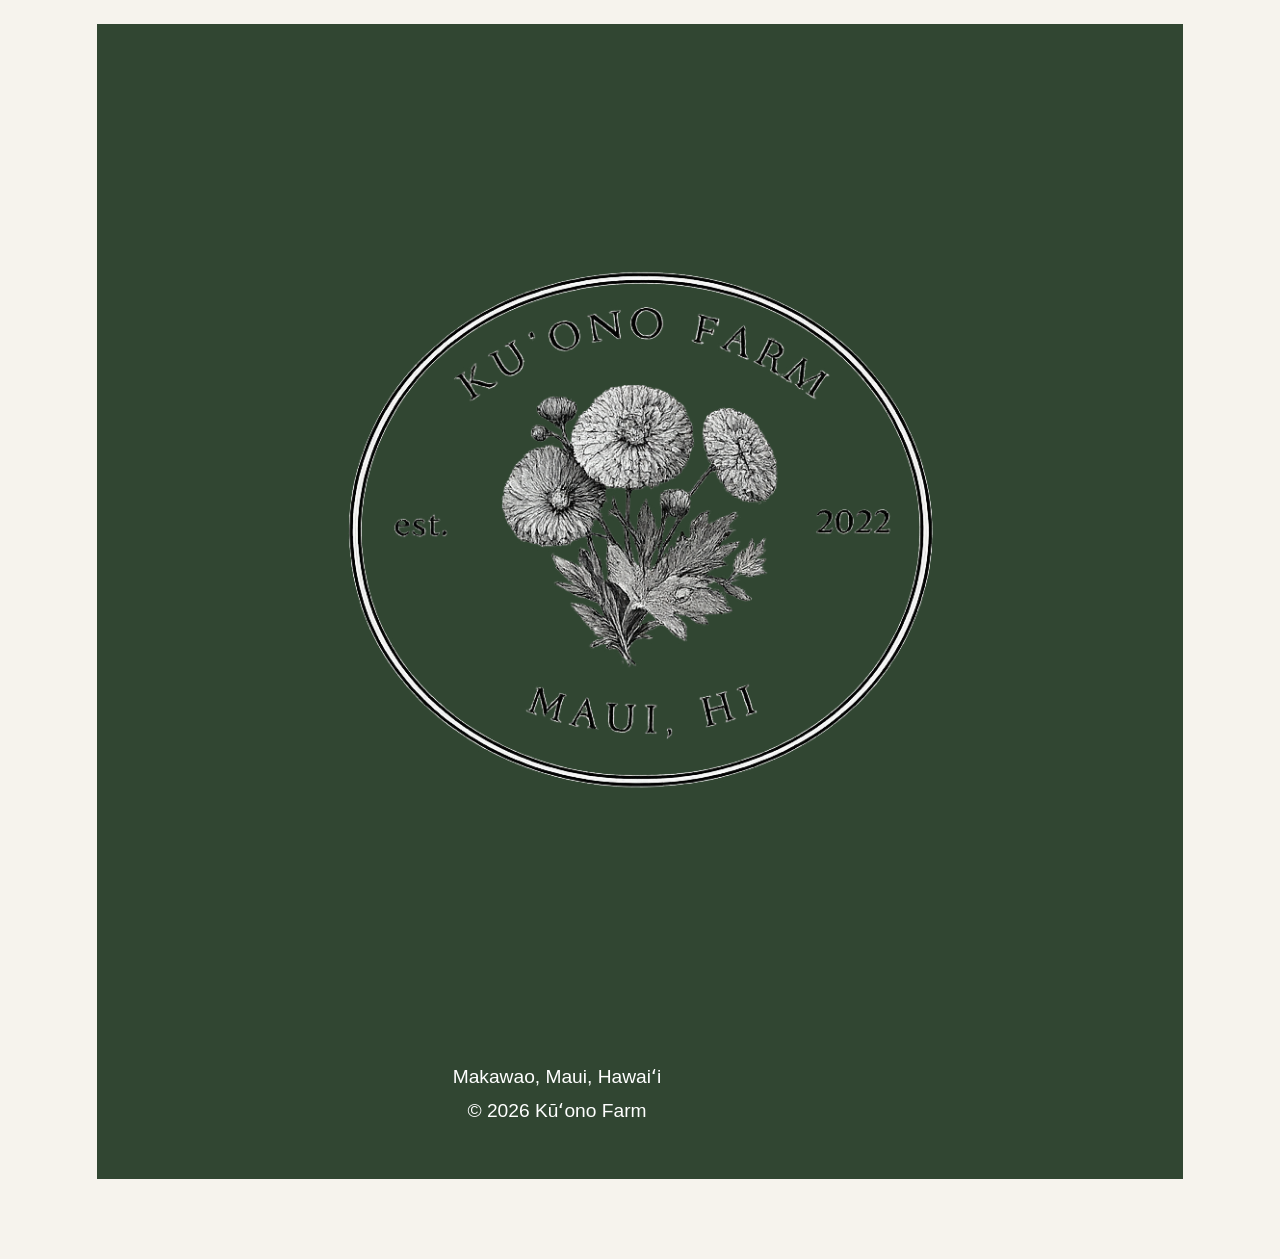
==== commit 22fdabf6: "Update index.html" ====
--- a/index.html
+++ b/index.html
@@ -9,39 +9,57 @@
 
     <title>Kūʻono Farm</title>
 
+    <meta name="description"
+        content="Regenerative farming in Makawao, Maui. Specialty flowers, tropical fruit, herbs, floral design, workshops and private events.">
+
     <link rel="stylesheet" href="style.css">
 
     <link rel="preconnect" href="https://fonts.googleapis.com">
 
     <link rel="preconnect" href="https://fonts.gstatic.com" crossorigin>
 
-    <link href="https://fonts.googleapis.com/css2?family=Libre+Baskerville:wght@400;700&family=Inter:wght@300;400;600&display=swap" rel="stylesheet">
+    <link href="https://fonts.googleapis.com/css2?family=Libre+Baskerville:wght@400;700&family=Inter:wght@300;400;600&display=swap"
+        rel="stylesheet">
 
 </head>
 
 <body>
 
 
-<!-- HERO -->
+<!-- =========================
+     HERO
+========================== -->
 
 <header class="hero">
 
-    <img src="images/haleakala.jpg" alt="Haleakalā" class="hero-image">
+    <img
+        src="images/haleakala.jpg"
+        alt="Haleakalā overlooking Maui"
+        class="hero-image">
 
     <div class="hero-overlay">
 
-        <img src="images/logo-no-background.png"
-             alt="Kūʻono Farm Logo"
-             class="hero-logo">
-
-        <h1>Regenerative Farming on Maui</h1>
+        <img
+            src="images/logo-no-background.png"
+            alt="Kūʻono Farm"
+            class="hero-logo">
+
+        <h1>
+
+            Regenerative Farming on Maui
+
+        </h1>
 
         <p>
+
             Flowers • Tropical Fruit • Herbs • Community
+
         </p>
 
         <a href="#story" class="button">
+
             Explore the Farm
+
         </a>
 
     </div>
@@ -49,9 +67,12 @@
 </header>
 
 
-<!-- NAVIGATION -->
-
-<nav>
+
+<!-- =========================
+     NAVIGATION
+========================== -->
+
+<nav class="main-nav">
 
     <a href="index.html">Home</a>
 
@@ -63,39 +84,52 @@
 
 
 
-<!-- OUR STORY -->
-
-<section id="story" class="story">
+<main>
+
+
+
+<!-- =========================
+     OUR STORY
+========================== -->
+
+<section
+    id="story"
+    class="story">
 
     <div class="content">
 
-        <div class="text">
-
-            <h2>Welcome to Kūʻono Farm</h2>
+        <div class="story-text">
+
+            <h2>
+
+                Welcome to Kūʻono Farm
+
+            </h2>
 
             <p>
 
-                Nestled on the slopes of Haleakalā in Makawao, Maui,
-                Kūʻono Farm is a small regenerative farm growing
-                specialty flowers, tropical fruit, and culinary herbs.
+                Nestled on the slopes of Haleakalā in Makawao, Kūʻono Farm is a
+                small regenerative farm growing specialty flowers, tropical fruit,
+                culinary herbs, and creating meaningful connections with the land.
 
             </p>
 
             <p>
 
-                We believe healthy soil grows healthy communities,
-                and we love sharing the beauty of farming through
-                flowers, workshops, volunteer opportunities,
-                and special events.
+                Whether you're looking for fresh flowers, beautiful floral
+                arrangements, workshops, or simply a place to experience Maui's
+                agricultural community, we're happy you're here.
 
             </p>
 
         </div>
 
-        <div class="photo">
-
-            <img src="images/flower-farm.jpg"
-                 alt="Kūʻono Farm">
+
+        <div class="story-photo">
+
+            <img
+                src="images/flower-farm.jpg"
+                alt="Kūʻono Farm">
 
         </div>
 
@@ -105,48 +139,50 @@
 
 <section class="offerings">
 
-    <h2>What We Offer</h2>
-
-    <div class="offer-grid">
-
-        <div class="offer-card">
-
-            <img src="images/bouquet-1.jpg" alt="Cut Flowers">
-
-            <h3>Cut Flowers</h3>
-
-            <p>
-                Seasonal bouquets and specialty flowers grown on our farm.
-            </p>
+    <div class="content">
+
+        <h2>What We Offer</h2>
+
+        <div class="offer-grid">
+
+            <article class="offer-card">
+
+                <img src="images/bouqet-1.jpg" alt="Cut Flowers">
+
+                <h3>Cut Flowers</h3>
+
+                <p>
+                    Seasonal bouquets and specialty flowers grown right here on the farm.
+                </p>
+
+            </article>
+
+            <article class="offer-card">
+
+                <img src="images/Bananas.jpg" alt="Tropical Fruit">
+
+                <h3>Tropical Fruit</h3>
+
+                <p>
+                    A seasonal harvest of tropical fruit grown using regenerative farming practices.
+                </p>
+
+            </article>
+
+            <article class="offer-card">
+
+                <img src="images/basil.jpg" alt="Fresh Herbs">
+
+                <h3>Fresh Herbs</h3>
+
+                <p>
+                    Culinary herbs grown fresh for local chefs, home cooks, and flower lovers alike.
+                </p>
+
+            </article>
 
         </div>
 
-
-        <div class="offer-card">
-
-            <img src="images/herbs.jpg" alt="Fresh Herbs">
-
-            <h3>Fresh Herbs</h3>
-
-            <p>
-                Culinary herbs harvested fresh for local chefs, markets, and home kitchens.
-            </p>
-
-        </div>
-
-
-        <div class="offer-card">
-
-            <img src="images/bananas.jpg" alt="Tropical Fruit">
-
-            <h3>Tropical Fruit</h3>
-
-            <p>
-                Seasonal fruit grown using regenerative farming practices.
-            </p>
-
-        </div>
-
     </div>
 
 </section>
@@ -159,7 +195,7 @@
 
     <div class="feature-image">
 
-        <img src="images/tablescape.jpg" alt="Floral Design">
+        <img src="images/flower-art.PNG" alt="Floral Design">
 
     </div>
 
@@ -169,9 +205,8 @@
 
         <p>
 
-            We create custom floral arrangements, installations,
-            and tablescapes for weddings, businesses,
-            special events, and meaningful gifts.
+            From custom arrangements to artistic tablescapes, we create floral designs
+            for weddings, businesses, special events, and meaningful gifts.
 
         </p>
 
@@ -187,7 +222,7 @@
 
     <div class="feature-image">
 
-        <img src="images/private-event.jpg" alt="Private Events">
+        <img src="images/farm-to-table-flowers.jpg" alt="Private Events">
 
     </div>
 
@@ -197,9 +232,9 @@
 
         <p>
 
-            From intimate gatherings to educational workshops,
-            Kūʻono Farm offers a peaceful setting for connecting
-            with the land and one another.
+            Kūʻono Farm offers a peaceful setting for farm dinners,
+            workshops, small celebrations, and opportunities
+            to reconnect with agriculture.
 
         </p>
 
@@ -207,4 +242,67 @@
 
 </section>
 
-</section>
+
+
+<!-- JOIN OUR COMMUNITY -->
+
+<section class="newsletter">
+
+    <div class="content">
+
+        <h2>Join Our Community</h2>
+
+        <p>
+
+            Be the first to hear about flowers, workshops,
+            seasonal harvests, and events on the farm.
+
+        </p>
+
+        <form>
+
+            <input
+                type="email"
+                placeholder="Your email address">
+
+            <button type="submit">
+
+                Join
+
+            </button>
+
+        </form>
+
+    </div>
+
+</section>
+
+
+
+<footer>
+
+    <img src="images/logo-no-background.png"
+         alt="Kūʻono Farm Logo"
+         class="footer-logo">
+
+    <p>
+
+        Makawao, Maui, Hawaiʻi
+
+    </p>
+
+    <p>
+
+        © 2026 Kūʻono Farm
+
+    </p>
+
+</footer>
+
+</main>
+
+</body>
+
+</html>
+
+</section>
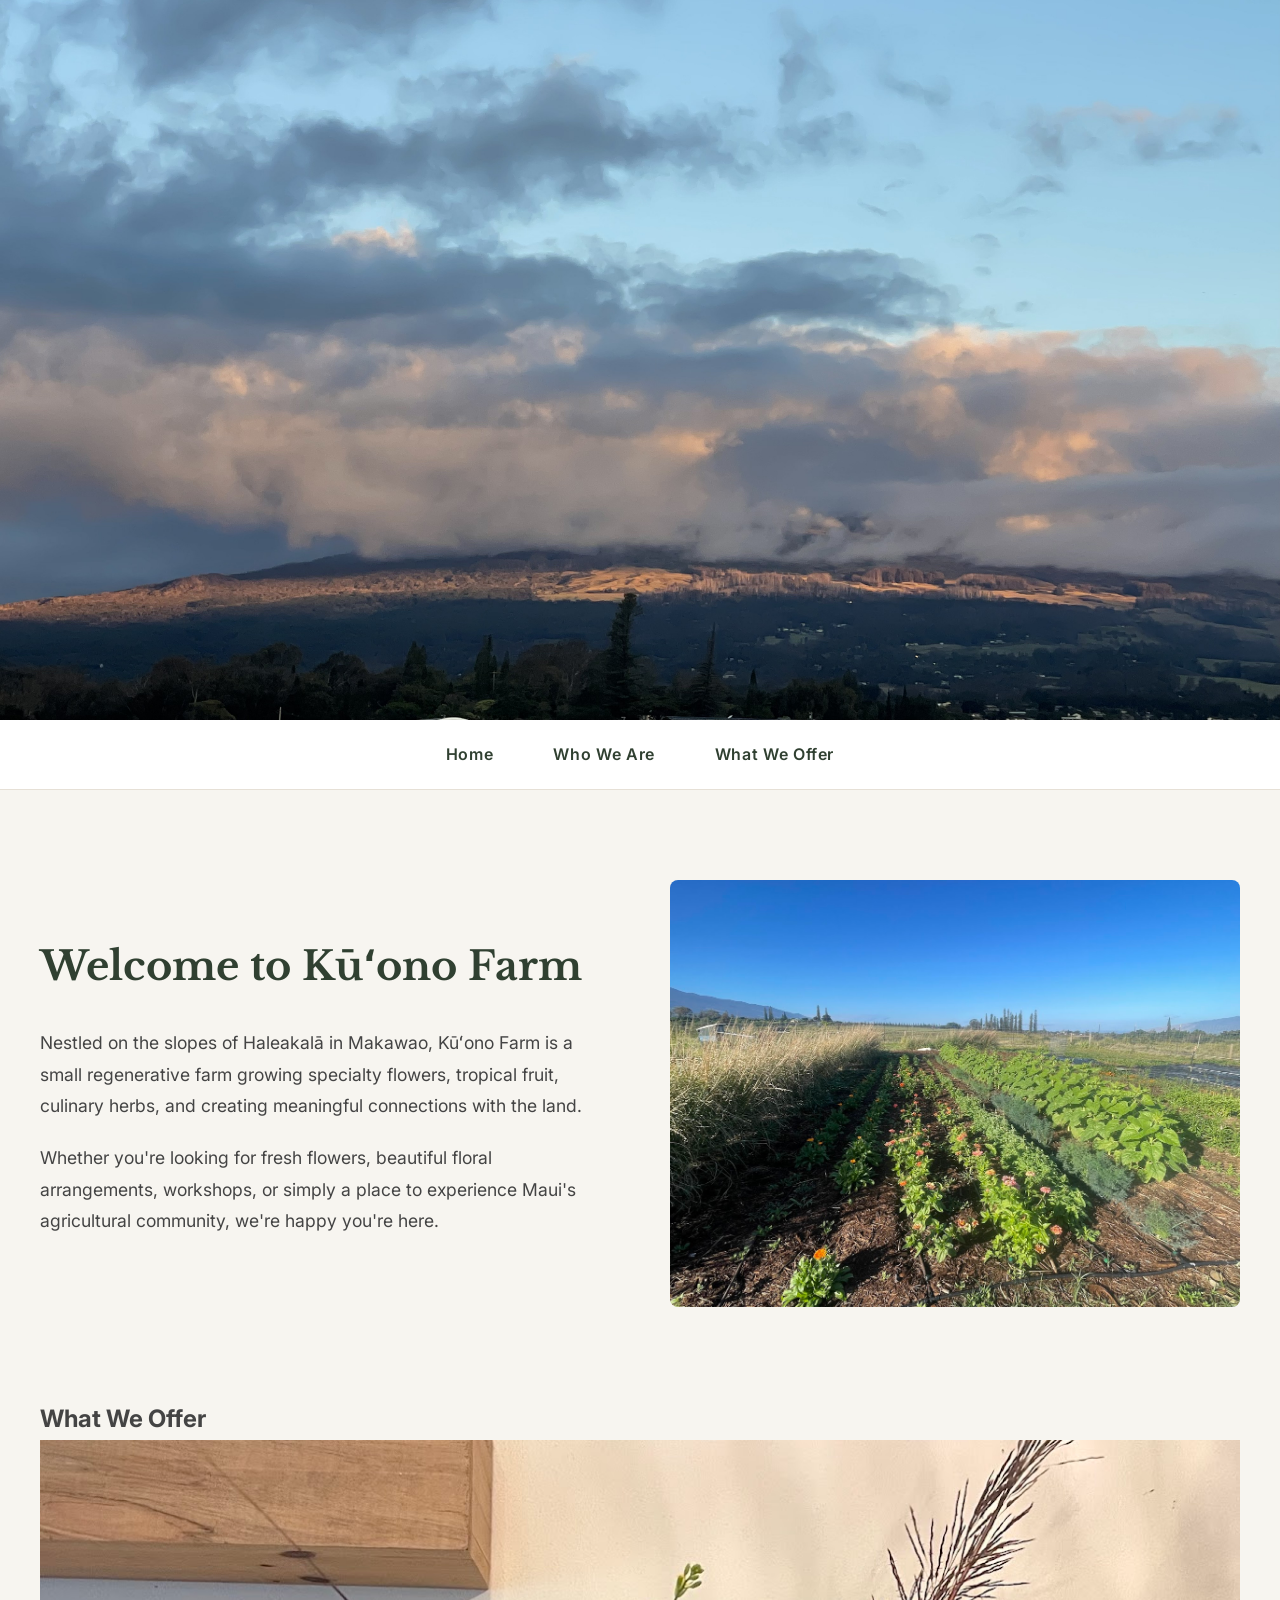
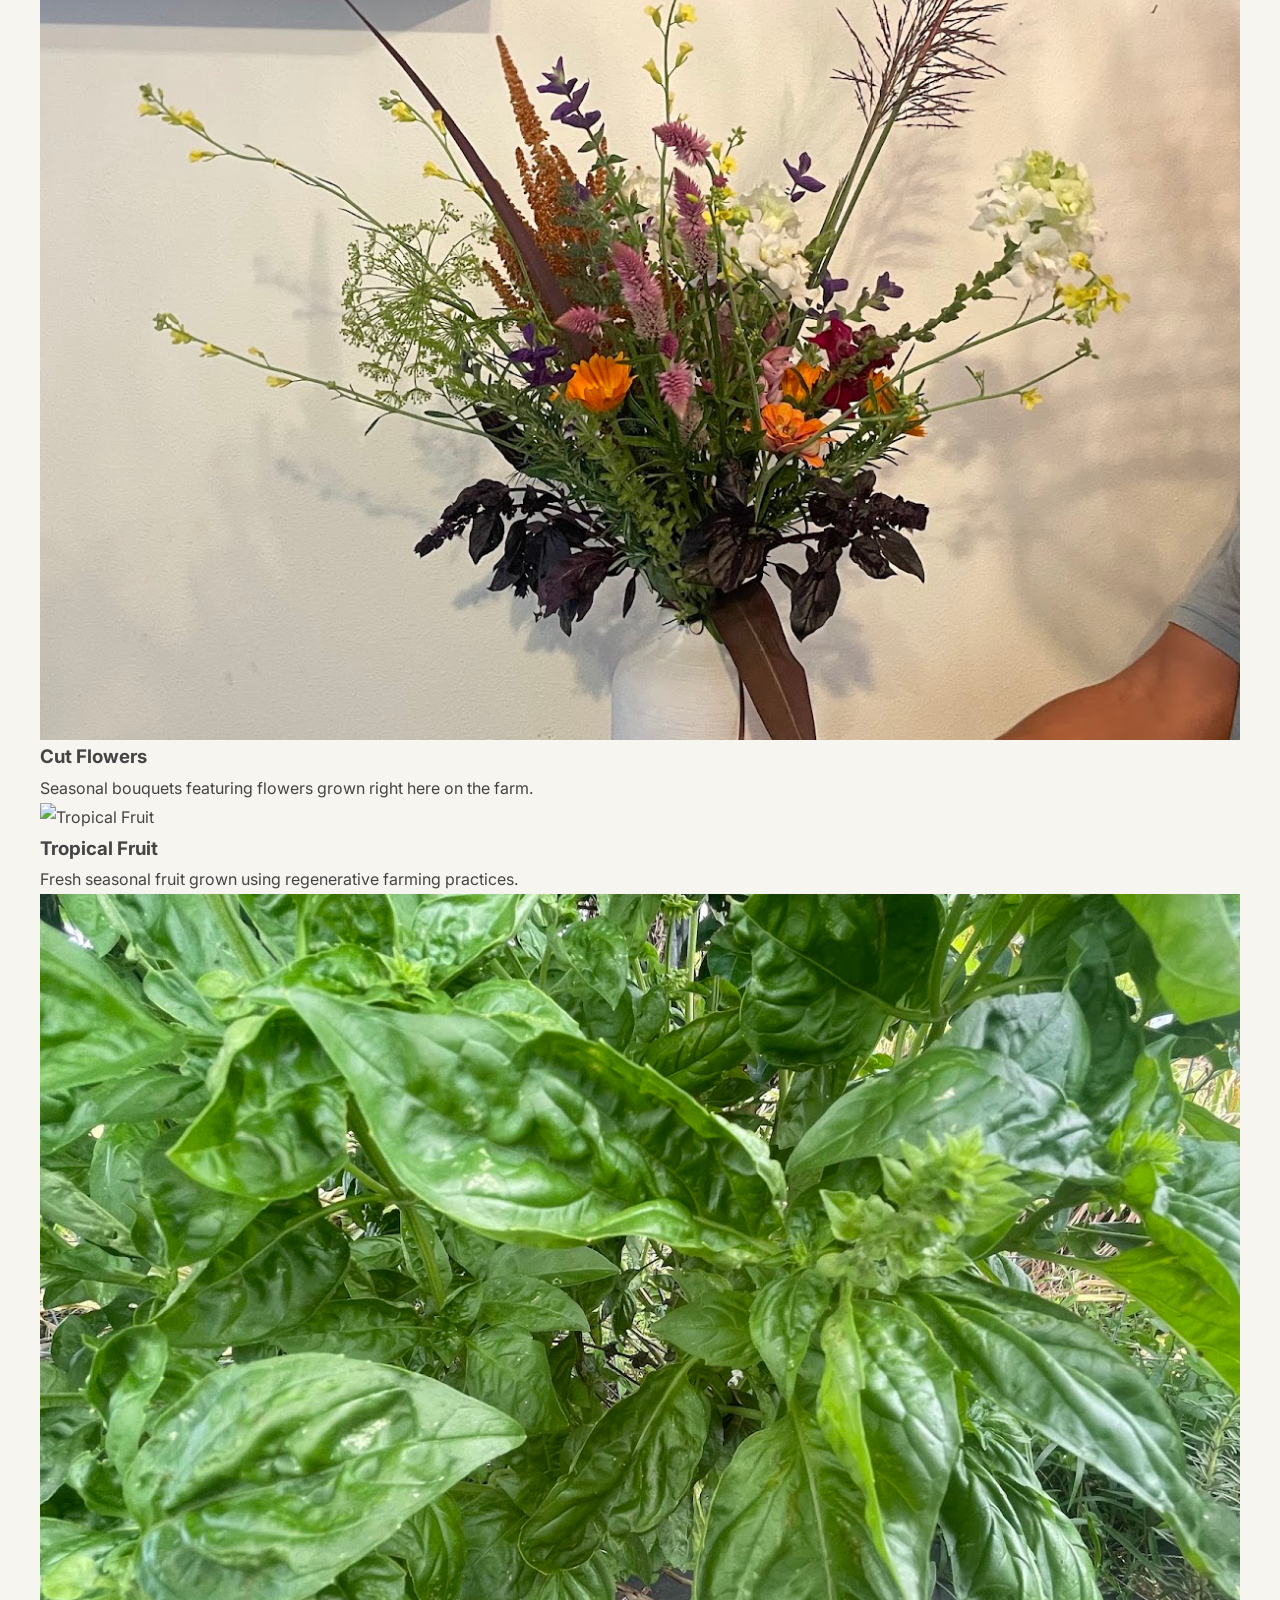
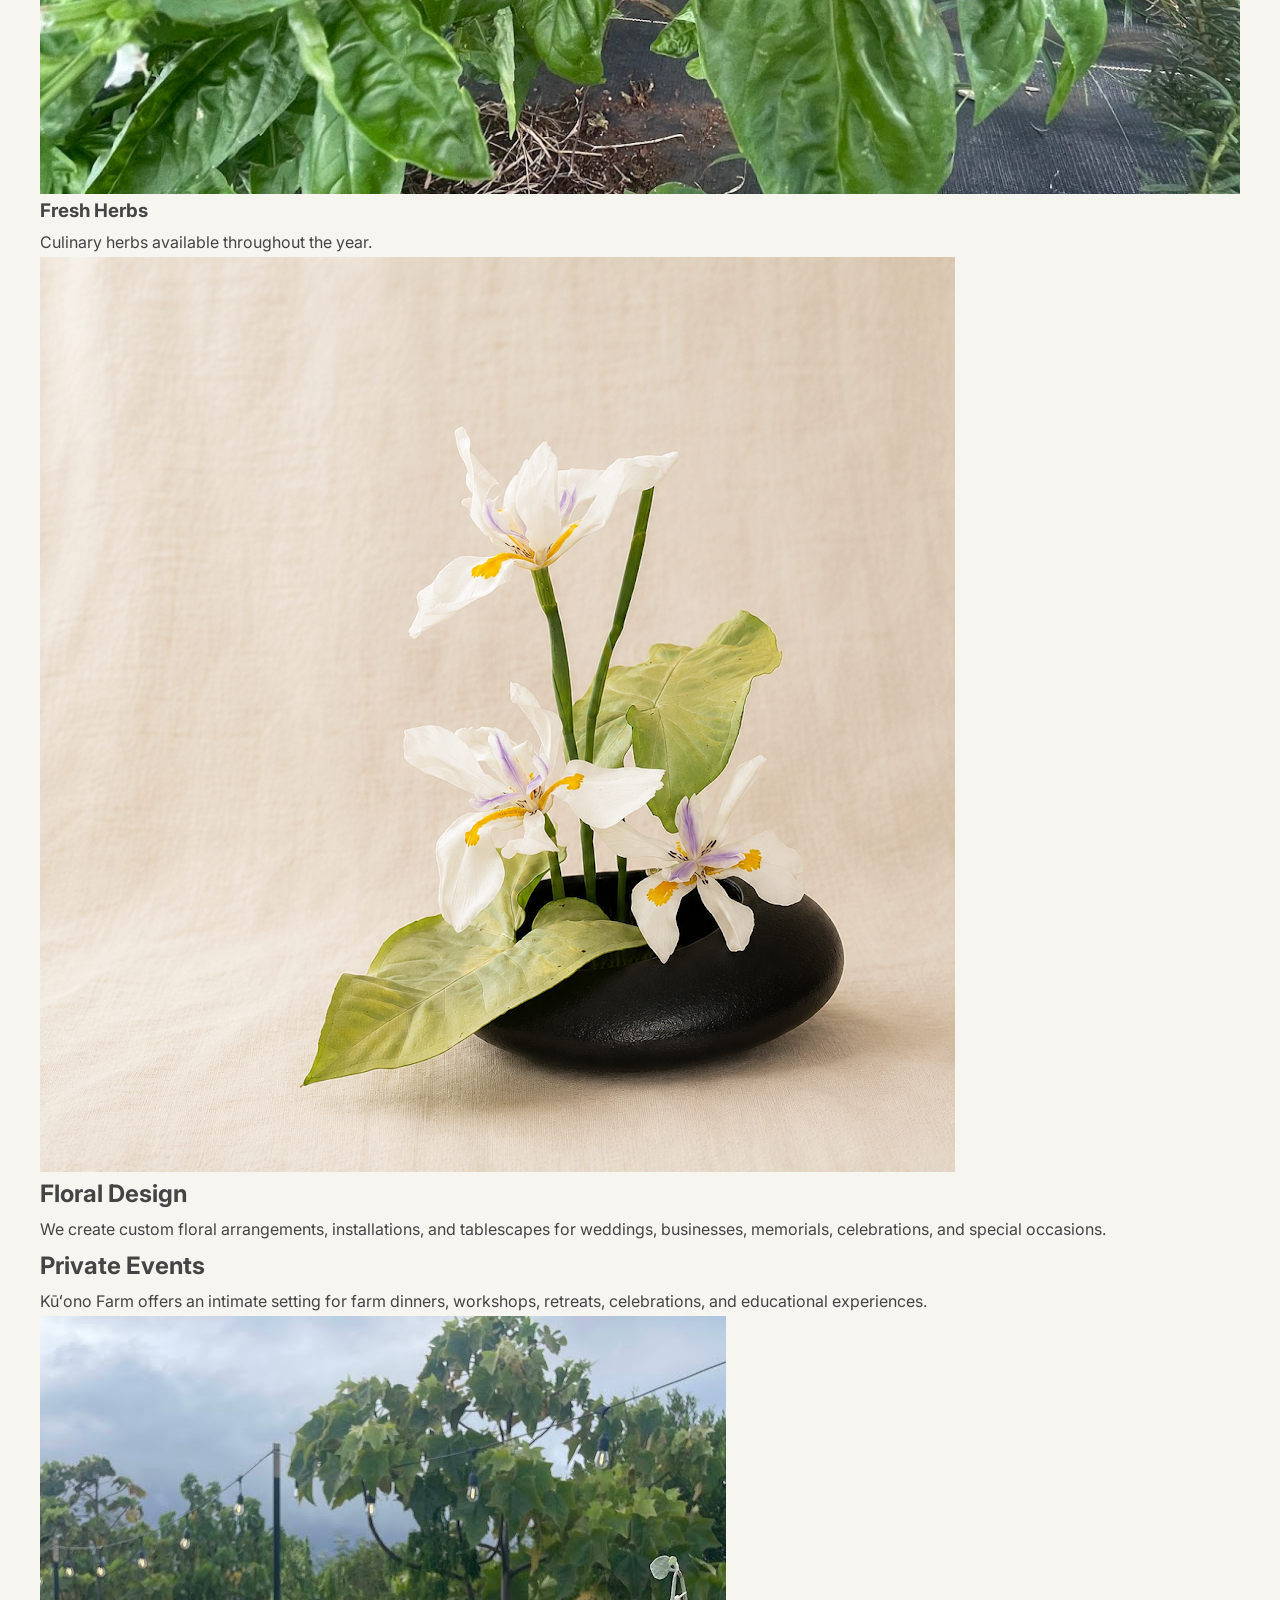
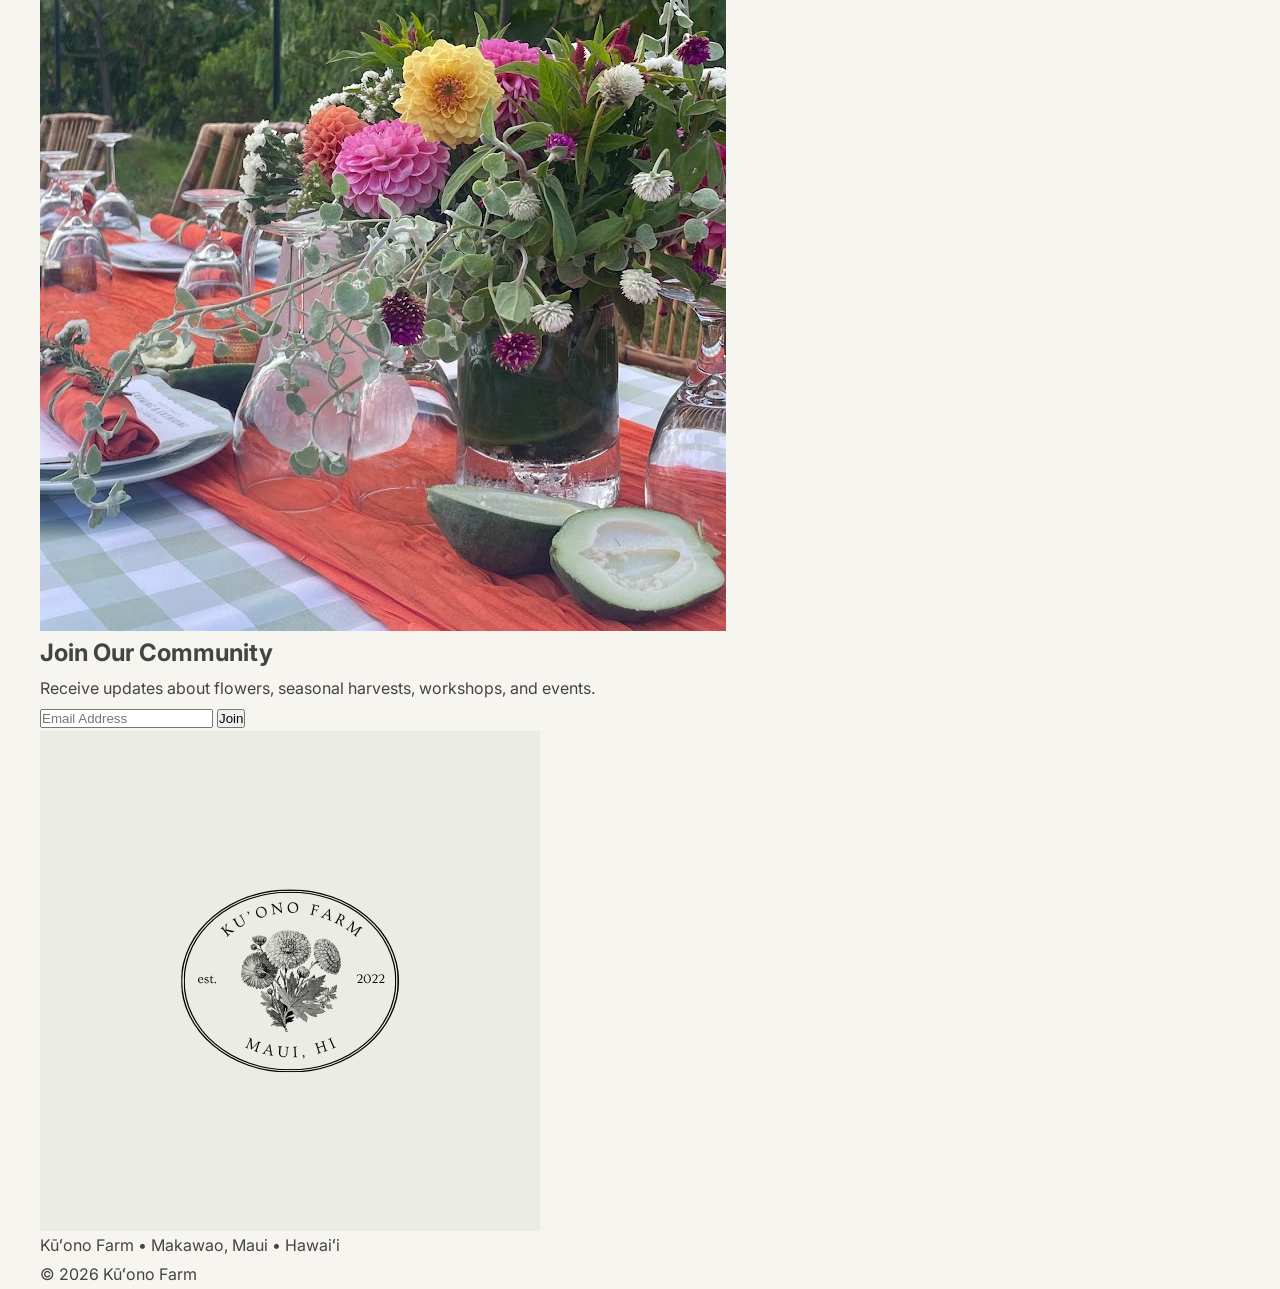
==== commit 234ac8c1: "Update index.html" ====
--- a/index.html
+++ b/index.html
@@ -10,7 +10,7 @@
     <title>Kūʻono Farm</title>
 
     <meta name="description"
-        content="Regenerative farming in Makawao, Maui. Specialty flowers, tropical fruit, herbs, floral design, workshops and private events.">
+          content="Regenerative farming in Makawao, Maui. Fresh flowers, tropical fruit, herbs, floral design and farm experiences.">
 
     <link rel="stylesheet" href="style.css">
 
@@ -18,17 +18,12 @@
 
     <link rel="preconnect" href="https://fonts.gstatic.com" crossorigin>
 
-    <link href="https://fonts.googleapis.com/css2?family=Libre+Baskerville:wght@400;700&family=Inter:wght@300;400;600&display=swap"
-        rel="stylesheet">
+    <link href="https://fonts.googleapis.com/css2?family=Libre+Baskerville:wght@400;700&family=Inter:wght@400;500;600&display=swap"
+          rel="stylesheet">
 
 </head>
 
 <body>
-
-
-<!-- =========================
-     HERO
-========================== -->
 
 <header class="hero">
 
@@ -37,20 +32,17 @@
         alt="Haleakalā overlooking Maui"
         class="hero-image">
 
-    <div class="hero-overlay">
-
-        <img
-            src="images/logo-no-background.png"
-            alt="Kūʻono Farm"
-            class="hero-logo">
-
-        <h1>
+    <div class="hero-text">
+
+        <h1>Kūʻono Farm</h1>
+
+        <p>
 
             Regenerative Farming on Maui
 
-        </h1>
-
-        <p>
+        </p>
+
+        <p class="hero-subtitle">
 
             Flowers • Tropical Fruit • Herbs • Community
 
@@ -67,11 +59,6 @@
 </header>
 
 
-
-<!-- =========================
-     NAVIGATION
-========================== -->
-
 <nav class="main-nav">
 
     <a href="index.html">Home</a>
@@ -83,18 +70,10 @@
 </nav>
 
 
-
 <main>
 
 
-
-<!-- =========================
-     OUR STORY
-========================== -->
-
-<section
-    id="story"
-    class="story">
+<section id="story" class="story">
 
     <div class="content">
 
@@ -108,17 +87,21 @@
 
             <p>
 
-                Nestled on the slopes of Haleakalā in Makawao, Kūʻono Farm is a
-                small regenerative farm growing specialty flowers, tropical fruit,
-                culinary herbs, and creating meaningful connections with the land.
+                Nestled on the slopes of Haleakalā in Makawao,
+                Kūʻono Farm is a small regenerative farm growing
+                specialty flowers, tropical fruit, culinary herbs,
+                and creating meaningful connections with the land.
 
             </p>
 
             <p>
 
-                Whether you're looking for fresh flowers, beautiful floral
-                arrangements, workshops, or simply a place to experience Maui's
-                agricultural community, we're happy you're here.
+                Whether you're looking for fresh flowers,
+                beautiful floral arrangements,
+                workshops,
+                or simply a place to experience Maui's agricultural
+                community,
+                we're happy you're here.
 
             </p>
 
@@ -129,13 +112,17 @@
 
             <img
                 src="images/flower-farm.jpg"
-                alt="Kūʻono Farm">
-
-        </div>
-
-    </div>
-
-    <!-- WHAT WE OFFER -->
+                alt="Flower fields at Kūʻono Farm">
+
+        </div>
+
+    </div>
+
+</section>
+
+    <!-- =========================================
+     WHAT WE OFFER
+========================================= -->
 
 <section class="offerings">
 
@@ -147,36 +134,49 @@
 
             <article class="offer-card">
 
-                <img src="images/bouqet-1.jpg" alt="Cut Flowers">
+                <img src="images/bouqet-1.jpg"
+                     alt="Fresh Cut Flowers">
 
                 <h3>Cut Flowers</h3>
 
                 <p>
-                    Seasonal bouquets and specialty flowers grown right here on the farm.
+
+                    Seasonal bouquets featuring flowers grown
+                    right here on the farm.
+
                 </p>
 
             </article>
 
+
             <article class="offer-card">
 
-                <img src="images/Bananas.jpg" alt="Tropical Fruit">
+                <img src="images/Bananas.jpg"
+                     alt="Tropical Fruit">
 
                 <h3>Tropical Fruit</h3>
 
                 <p>
-                    A seasonal harvest of tropical fruit grown using regenerative farming practices.
+
+                    Fresh seasonal fruit grown using regenerative
+                    farming practices.
+
                 </p>
 
             </article>
 
+
             <article class="offer-card">
 
-                <img src="images/basil.jpg" alt="Fresh Herbs">
+                <img src="images/basil.jpg"
+                     alt="Fresh Herbs">
 
                 <h3>Fresh Herbs</h3>
 
                 <p>
-                    Culinary herbs grown fresh for local chefs, home cooks, and flower lovers alike.
+
+                    Culinary herbs available throughout the year.
+
                 </p>
 
             </article>
@@ -189,81 +189,105 @@
 
 
 
-<!-- FLORAL DESIGN -->
+<!-- =========================================
+     FLORAL DESIGN
+========================================= -->
 
 <section class="feature">
 
-    <div class="feature-image">
-
-        <img src="images/flower-art.PNG" alt="Floral Design">
-
-    </div>
-
-    <div class="feature-text">
-
-        <h2>Floral Design</h2>
+    <div class="content feature-grid">
+
+        <div class="feature-image">
+
+            <img src="images/flower-art.PNG"
+                 alt="Floral Design">
+
+        </div>
+
+        <div class="feature-text">
+
+            <h2>Floral Design</h2>
+
+            <p>
+
+                We create custom floral arrangements,
+                installations, and tablescapes for weddings,
+                businesses, memorials, celebrations,
+                and special occasions.
+
+            </p>
+
+        </div>
+
+    </div>
+
+</section>
+
+
+
+<!-- =========================================
+     PRIVATE EVENTS
+========================================= -->
+
+<section class="feature">
+
+    <div class="content feature-grid reverse">
+
+        <div class="feature-text">
+
+            <h2>Private Events</h2>
+
+            <p>
+
+                Kūʻono Farm offers an intimate setting for
+                farm dinners, workshops, retreats,
+                celebrations, and educational experiences.
+
+            </p>
+
+        </div>
+
+        <div class="feature-image">
+
+            <img src="images/farm-to-table-flowers.jpg"
+                 alt="Private Events">
+
+        </div>
+
+    </div>
+
+</section>
+
+
+
+<!-- =========================================
+     JOIN OUR COMMUNITY
+========================================= -->
+
+<section class="newsletter">
+
+    <div class="content">
+
+        <h2>
+
+            Join Our Community
+
+        </h2>
 
         <p>
 
-            From custom arrangements to artistic tablescapes, we create floral designs
-            for weddings, businesses, special events, and meaningful gifts.
-
-        </p>
-
-    </div>
-
-</section>
-
-
-
-<!-- PRIVATE EVENTS -->
-
-<section class="feature reverse">
-
-    <div class="feature-image">
-
-        <img src="images/farm-to-table-flowers.jpg" alt="Private Events">
-
-    </div>
-
-    <div class="feature-text">
-
-        <h2>Private Events</h2>
-
-        <p>
-
-            Kūʻono Farm offers a peaceful setting for farm dinners,
-            workshops, small celebrations, and opportunities
-            to reconnect with agriculture.
-
-        </p>
-
-    </div>
-
-</section>
-
-
-
-<!-- JOIN OUR COMMUNITY -->
-
-<section class="newsletter">
-
-    <div class="content">
-
-        <h2>Join Our Community</h2>
-
-        <p>
-
-            Be the first to hear about flowers, workshops,
-            seasonal harvests, and events on the farm.
-
-        </p>
-
-        <form>
+            Receive updates about flowers,
+            seasonal harvests,
+            workshops,
+            and events.
+
+        </p>
+
+        <form class="newsletter-form">
 
             <input
                 type="email"
-                placeholder="Your email address">
+                placeholder="Email Address">
 
             <button type="submit">
 
@@ -273,6 +297,11 @@
 
         </form>
 
+        <img
+            src="images/logo.png"
+            alt="Kūʻono Farm Logo"
+            class="newsletter-logo">
+
     </div>
 
 </section>
@@ -281,21 +310,21 @@
 
 <footer>
 
-    <img src="images/logo-no-background.png"
-         alt="Kūʻono Farm Logo"
-         class="footer-logo">
-
-    <p>
-
-        Makawao, Maui, Hawaiʻi
-
-    </p>
-
-    <p>
-
-        © 2026 Kūʻono Farm
-
-    </p>
+    <div class="content">
+
+        <p>
+
+            Kūʻono Farm • Makawao, Maui • Hawaiʻi
+
+        </p>
+
+        <p>
+
+            © 2026 Kūʻono Farm
+
+        </p>
+
+    </div>
 
 </footer>
 
@@ -304,5 +333,3 @@
 </body>
 
 </html>
-
-</section>
--- a/style.css
+++ b/style.css
@@ -1,20 +1,292 @@
-:root{--cream:#f6f3ed;--green:#314632;--text:#444}
-*{margin:0;padding:0;box-sizing:border-box}
-body{font-family:Arial,sans-serif;background:var(--cream);color:var(--text)}
-header.top{background:#fff;border-bottom:1px solid #e8e3da;position:sticky;top:0;z-index:10}
-.wrap{max-width:1200px;margin:auto;padding:18px 28px;display:flex;justify-content:space-between;align-items:center}
-.logo{font:700 2rem Georgia,serif;color:var(--green)}
-nav a{margin-left:32px;text-decoration:none;color:var(--green);font-size:1.08rem}
-.hero{height:72vh;background:url('images/haleakala.jpg') center bottom/cover no-repeat;display:flex;align-items:flex-end}
-.hero .fade{width:100%;padding:70px;background:linear-gradient(transparent,rgba(0,0,0,.55))}
-.hero h1{font:700 4.2rem Georgia,serif;color:#fff}
-.hero p{font-size:1.45rem;color:#fff;max-width:700px;margin-top:10px}
-.btn{display:inline-block;margin-top:28px;padding:15px 28px;background:#fff;color:var(--green);text-decoration:none;font-weight:bold}
-section{max-width:1150px;margin:auto;padding:80px 32px}
-.story img,.full img{width:100%;display:block}
-.story h2,.offer h2{font:700 2.8rem Georgia,serif;color:var(--green);margin:28px 0 18px}
-.story p,.offer p{font-size:1.2rem;line-height:1.8;max-width:820px}
-.offer-grid{display:grid;grid-template-columns:repeat(2,minmax(250px,1fr));gap:34px;margin-top:40px}
-.offer-item h3{font:700 1.6rem Georgia,serif;color:var(--green);margin-bottom:8px}
-footer{background:var(--green);color:#fff;text-align:center;padding:50px;font-size:1.1rem}
-@media(max-width:850px){.wrap{flex-direction:column}.hero{height:60vh}.hero h1{font-size:2.8rem}.hero p{font-size:1.15rem}.offer-grid{grid-template-columns:1fr}}+/* ==========================================
+   KŪʻONO FARM
+   STYLE.CSS
+========================================== */
+
+@import url('https://fonts.googleapis.com/css2?family=Libre+Baskerville:wght@400;700&family=Inter:wght@300;400;500;600&display=swap');
+
+
+/* ---------- RESET ---------- */
+
+*{
+    margin:0;
+    padding:0;
+    box-sizing:border-box;
+}
+
+html{
+    scroll-behavior:smooth;
+}
+
+body{
+
+    font-family:'Inter',sans-serif;
+
+    background:#F7F5F0;
+
+    color:#444;
+
+    line-height:1.8;
+
+    overflow-x:hidden;
+
+}
+
+img{
+
+    display:block;
+
+    max-width:100%;
+
+}
+
+a{
+
+    text-decoration:none;
+
+}
+
+
+/* ---------- HERO ---------- */
+
+.hero{
+
+    position:relative;
+
+    width:100%;
+
+    height:80vh;
+
+    overflow:hidden;
+
+}
+
+.hero-image{
+
+    width:100%;
+
+    height:100%;
+
+    object-fit:cover;
+
+    object-position:center bottom;
+
+}
+
+.hero-overlay{
+
+    position:absolute;
+
+    top:0;
+
+    left:0;
+
+    width:100%;
+
+    height:100%;
+
+    display:flex;
+
+    flex-direction:column;
+
+    justify-content:center;
+
+    align-items:center;
+
+    text-align:center;
+
+    background:linear-gradient(
+        rgba(0,0,0,.15),
+        rgba(0,0,0,.25)
+    );
+
+}
+
+.hero-logo{
+
+    width:260px;
+
+    margin-bottom:30px;
+
+}
+
+.hero h1{
+
+    font-family:'Libre Baskerville',serif;
+
+    color:white;
+
+    font-size:3rem;
+
+    font-weight:700;
+
+    margin-bottom:15px;
+
+}
+
+.hero p{
+
+    color:white;
+
+    font-size:1.2rem;
+
+    margin-bottom:35px;
+
+}
+
+.button{
+
+    color:white;
+
+    border:2px solid white;
+
+    padding:15px 34px;
+
+    transition:.3s;
+
+}
+
+.button:hover{
+
+    background:white;
+
+    color:#304031;
+
+}
+
+
+/* ---------- NAVIGATION ---------- */
+
+.main-nav{
+
+    background:white;
+
+    display:flex;
+
+    justify-content:center;
+
+    gap:60px;
+
+    padding:20px;
+
+    border-bottom:1px solid #e6e0d6;
+
+}
+
+.main-nav a{
+
+    color:#304031;
+
+    font-weight:600;
+
+    letter-spacing:.04em;
+
+}
+
+.main-nav a:hover{
+
+    color:#7d6b52;
+
+}
+
+
+/* ---------- STORY ---------- */
+
+.story{
+
+    padding:90px 40px;
+
+}
+
+.content{
+
+    max-width:1200px;
+
+    margin:auto;
+
+}
+
+.story .content{
+
+    display:grid;
+
+    grid-template-columns:1fr 1fr;
+
+    gap:60px;
+
+    align-items:center;
+
+}
+
+.story h2{
+
+    font-family:'Libre Baskerville',serif;
+
+    font-size:2.5rem;
+
+    color:#304031;
+
+    margin-bottom:25px;
+
+}
+
+.story p{
+
+    font-size:1.1rem;
+
+    margin-bottom:20px;
+
+}
+
+.story-photo img{
+
+    border-radius:8px;
+
+}
+
+
+/* ---------- MOBILE ---------- */
+
+@media (max-width:900px){
+
+.hero{
+
+    height:70vh;
+
+}
+
+.hero-logo{
+
+    width:180px;
+
+}
+
+.hero h1{
+
+    font-size:2rem;
+
+}
+
+.main-nav{
+
+    flex-direction:column;
+
+    gap:15px;
+
+    text-align:center;
+
+}
+
+.story .content{
+
+    grid-template-columns:1fr;
+
+}
+
+.story{
+
+    padding:60px 25px;
+
+}
+
+}
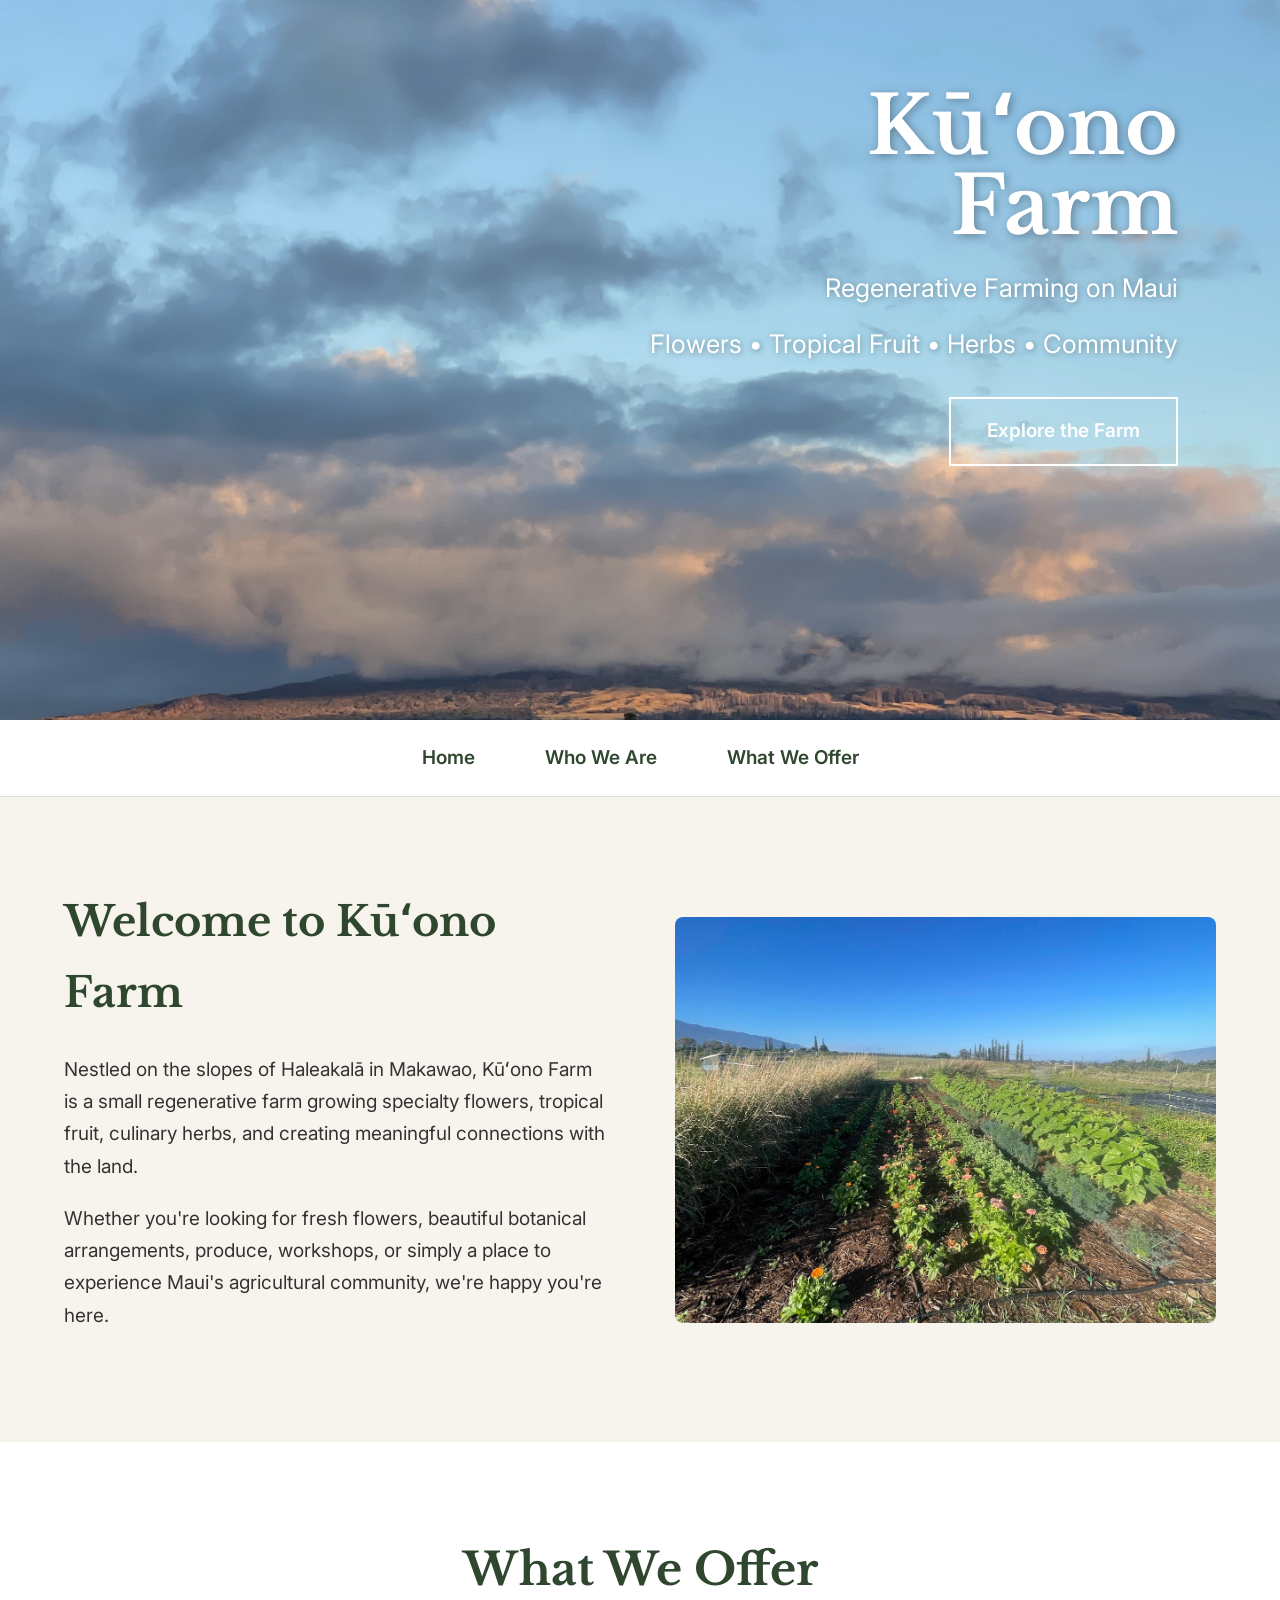
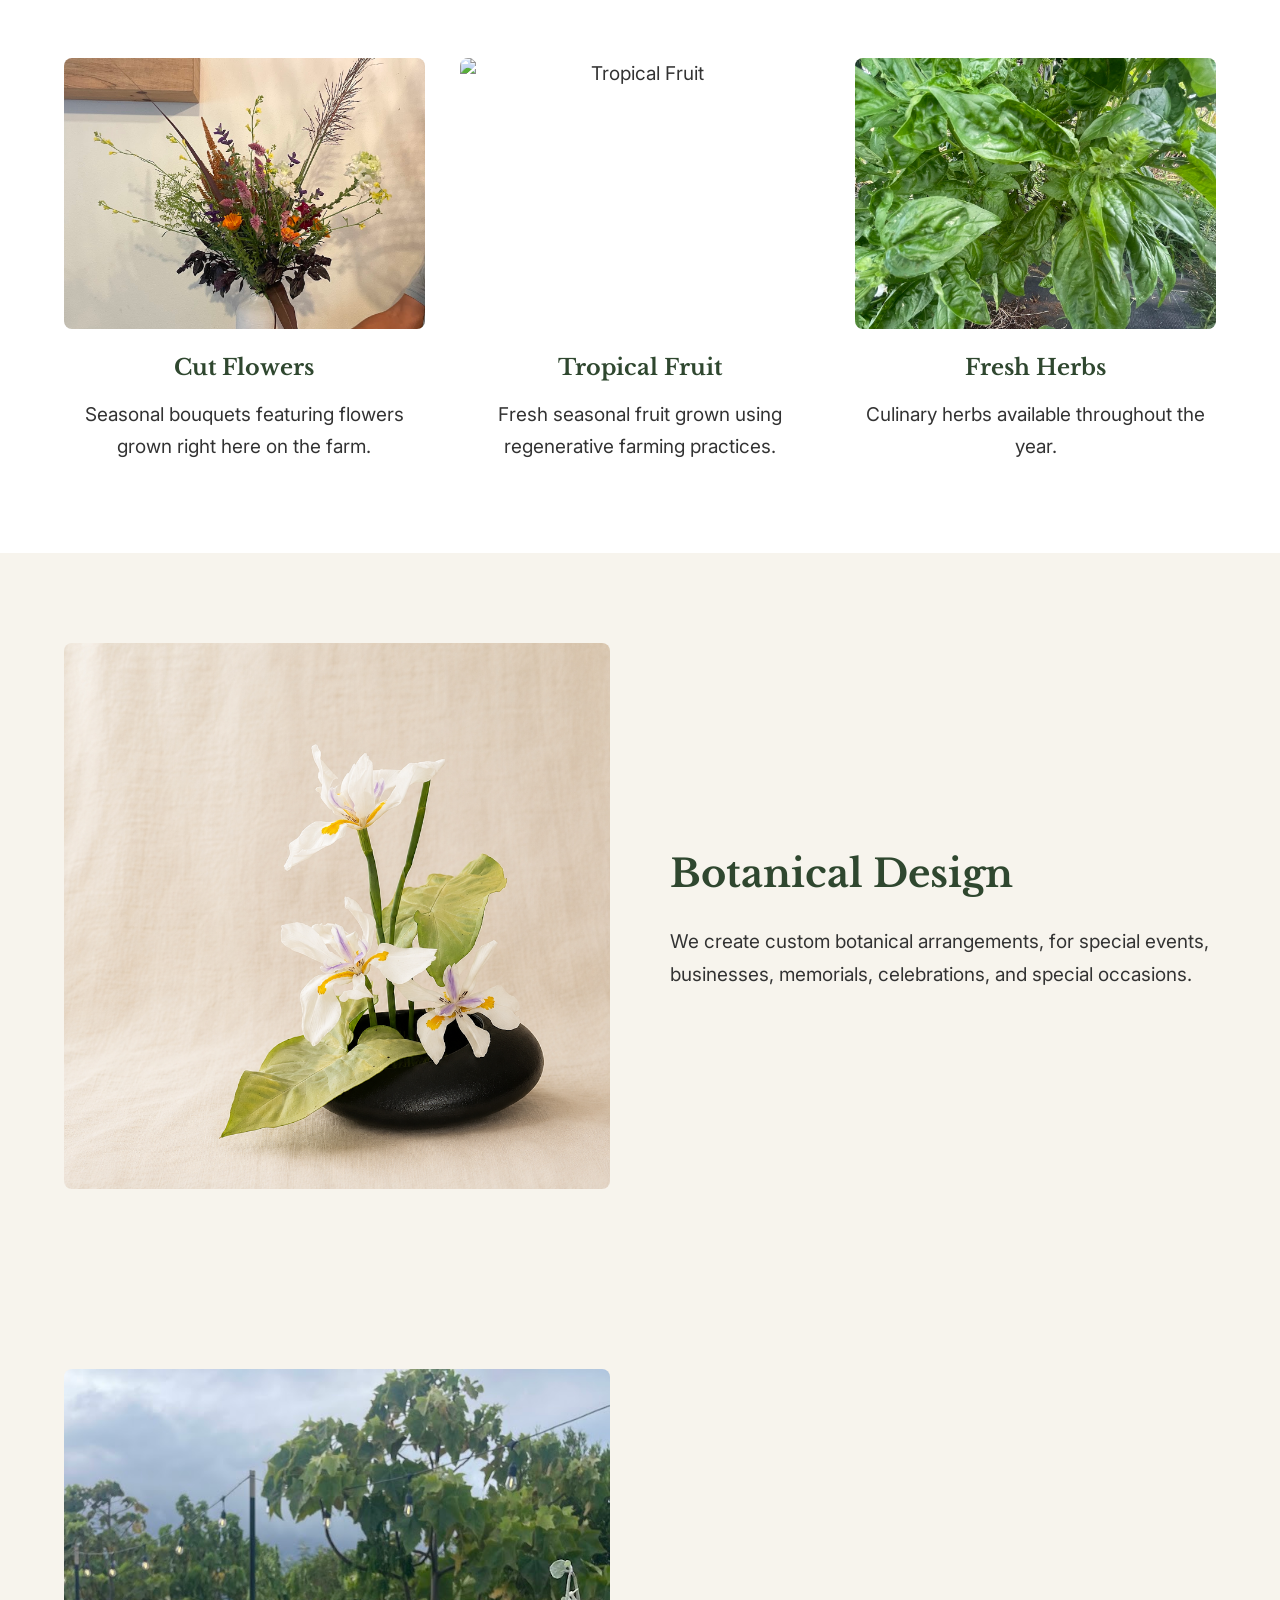
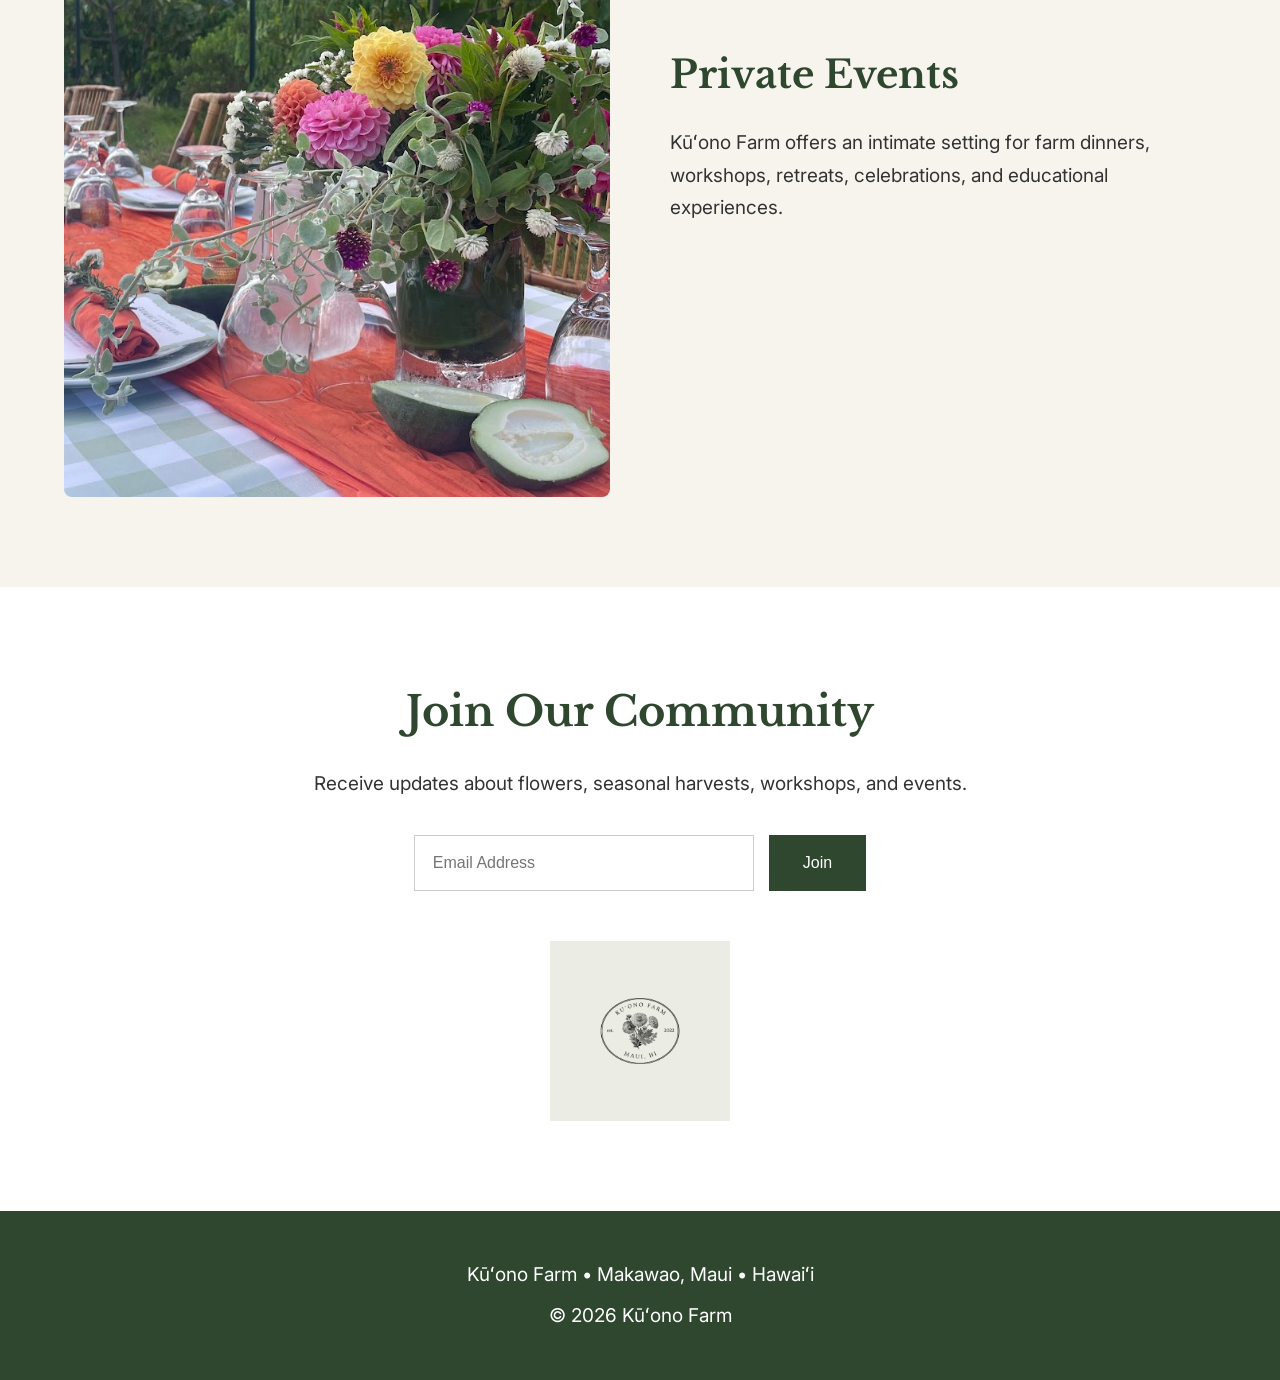
==== commit 5e178e07: "Update botanical styling.html" ====
--- a/index.html
+++ b/index.html
@@ -10,7 +10,7 @@
     <title>Kūʻono Farm</title>
 
     <meta name="description"
-          content="Regenerative farming in Makawao, Maui. Fresh flowers, tropical fruit, herbs, floral design and farm experiences.">
+          content="Regenerative farming in Makawao, Maui. Fresh flowers, tropical fruit, herbs, botanical design and farm experiences.">
 
     <link rel="stylesheet" href="style.css">
 
@@ -97,7 +97,7 @@
             <p>
 
                 Whether you're looking for fresh flowers,
-                beautiful floral arrangements,
+                beautiful botanical arrangements, produce,
                 workshops,
                 or simply a place to experience Maui's agricultural
                 community,
@@ -190,7 +190,7 @@
 
 
 <!-- =========================================
-     FLORAL DESIGN
+     BOTANICAL DESIGN
 ========================================= -->
 
 <section class="feature">
@@ -206,14 +206,13 @@
 
         <div class="feature-text">
 
-            <h2>Floral Design</h2>
+            <h2>Botanical Design</h2>
 
             <p>
 
-                We create custom floral arrangements,
-                installations, and tablescapes for weddings,
-                businesses, memorials, celebrations,
-                and special occasions.
+                We create custom botanical arrangements,
+                for special events, businesses, memorials, 
+                celebrations, and special occasions.
 
             </p>
 
--- a/style.css
+++ b/style.css
@@ -1,9 +1,8 @@
 /* ==========================================
    KŪʻONO FARM
-   STYLE.CSS
-========================================== */
-
-@import url('https://fonts.googleapis.com/css2?family=Libre+Baskerville:wght@400;700&family=Inter:wght@300;400;500;600&display=swap');
+========================================== */
+
+@import url('https://fonts.googleapis.com/css2?family=Libre+Baskerville:wght@400;700&family=Inter:wght@400;500;600&display=swap');
 
 
 /* ---------- RESET ---------- */
@@ -22,13 +21,13 @@
 
     font-family:'Inter',sans-serif;
 
-    background:#F7F5F0;
-
-    color:#444;
-
-    line-height:1.8;
-
-    overflow-x:hidden;
+    font-size:19px;
+
+    line-height:1.7;
+
+    color:#333;
+
+    background:#F7F4ED;
 
 }
 
@@ -46,8 +45,20 @@
 
 }
 
-
-/* ---------- HERO ---------- */
+.content{
+
+    width:90%;
+
+    max-width:1200px;
+
+    margin:auto;
+
+}
+
+
+/* ==========================================
+   HERO
+========================================== */
 
 .hero{
 
@@ -69,179 +80,578 @@
 
     object-fit:cover;
 
-    object-position:center bottom;
-
-}
-
-.hero-overlay{
+    object-position:center center;
+
+    display:block;
+
+}
+
+.hero-text{
 
     position:absolute;
 
-    top:0;
-
-    left:0;
+    top:12%;
+
+    right:8%;
+
+    text-align:right;
+
+    color:white;
+
+    max-width:550px;
+
+}
+
+.hero-text h1{
+
+    font-family:'Libre Baskerville',serif;
+
+    font-size:5rem;
+
+    line-height:1;
+
+    margin-bottom:20px;
+
+    text-shadow:2px 2px 10px rgba(0,0,0,.35);
+
+}
+
+.hero-text p{
+
+    font-size:1.6rem;
+
+    margin-bottom:12px;
+
+    text-shadow:1px 1px 6px rgba(0,0,0,.35);
+
+}
+
+.hero-subtitle{
+
+    font-size:1.2rem;
+
+}
+
+.button{
+
+    display:inline-block;
+
+    margin-top:20px;
+
+    padding:16px 36px;
+
+    border:2px solid white;
+
+    color:white;
+
+    font-weight:600;
+
+    transition:.3s;
+
+}
+
+.button:hover{
+
+    background:white;
+
+    color:#2f472f;
+
+}
+
+
+/* ==========================================
+   NAVIGATION
+========================================== */
+
+.main-nav{
+
+    background:white;
+
+    display:flex;
+
+    justify-content:center;
+
+    gap:70px;
+
+    padding:22px;
+
+    border-bottom:1px solid #ddd;
+
+}
+
+.main-nav a{
+
+    color:#2f472f;
+
+    font-weight:600;
+
+}
+
+.main-nav a:hover{
+
+    color:#8a6c45;
+
+}
+
+
+/* ==========================================
+   STORY
+========================================== */
+
+.story{
+
+    padding:90px 0;
+
+}
+
+.story .content{
+
+    display:grid;
+
+    grid-template-columns:1fr 1fr;
+
+    gap:70px;
+
+    align-items:center;
+
+}
+
+.story h2{
+
+    font-family:'Libre Baskerville',serif;
+
+    font-size:2.6rem;
+
+    margin-bottom:25px;
+
+    color:#2f472f;
+
+}
+
+.story p{
+
+    margin-bottom:20px;
+
+}
+
+.story-photo img{
+
+    border-radius:8px;
+
+}
+
+
+/* ==========================================
+   OFFERINGS
+========================================== */
+
+.offerings{
+
+    padding:90px 0;
+
+    background:white;
+
+}
+
+.offerings h2{
+
+    text-align:center;
+
+    font-family:'Libre Baskerville',serif;
+
+    font-size:2.8rem;
+
+    color:#2f472f;
+
+    margin-bottom:50px;
+
+}
+
+.offer-grid{
+
+    display:grid;
+
+    grid-template-columns:repeat(3,1fr);
+
+    gap:35px;
+
+}
+
+.offer-card{
+
+    text-align:center;
+
+}
+
+.offer-card img{
 
     width:100%;
 
-    height:100%;
+    aspect-ratio:4/3;
+
+    object-fit:cover;
+
+    border-radius:8px;
+
+    margin-bottom:20px;
+
+}
+
+.offer-card h3{
+
+    font-family:'Libre Baskerville',serif;
+
+    color:#2f472f;
+
+    margin-bottom:12px;
+
+}
+
+
+/* ==========================================
+   FEATURE SECTIONS
+========================================== */
+
+.feature{
+
+    padding:90px 0;
+
+}
+
+.feature-grid{
+
+    display:grid;
+
+    grid-template-columns:1fr 1fr;
+
+    gap:60px;
+
+    align-items:center;
+
+}
+
+.feature-grid.reverse{
+
+    direction:rtl;
+
+}
+
+.feature-grid.reverse>*{
+
+    direction:ltr;
+
+}
+
+.feature-image img{
+
+    border-radius:8px;
+
+}
+
+.feature-text h2{
+
+    font-family:'Libre Baskerville',serif;
+
+    color:#2f472f;
+
+    font-size:2.4rem;
+
+    margin-bottom:20px;
+
+}
+
+
+/* ==========================================
+   NEWSLETTER
+========================================== */
+
+.newsletter{
+
+    padding:90px 0;
+
+    text-align:center;
+
+    background:white;
+
+}
+
+.newsletter h2{
+
+    font-family:'Libre Baskerville',serif;
+
+    font-size:2.6rem;
+
+    color:#2f472f;
+
+    margin-bottom:20px;
+
+}
+
+.newsletter p{
+
+    margin-bottom:35px;
+
+}
+
+.newsletter-form{
 
     display:flex;
 
+    justify-content:center;
+
+    gap:15px;
+
+    flex-wrap:wrap;
+
+}
+
+.newsletter input{
+
+    width:340px;
+
+    padding:18px;
+
+    font-size:1rem;
+
+    border:1px solid #ccc;
+
+}
+
+.newsletter button{
+
+    padding:18px 34px;
+
+    border:none;
+
+    background:#2f472f;
+
+    color:white;
+
+    cursor:pointer;
+
+    font-size:1rem;
+
+}
+
+.newsletter-logo{
+
+    width:180px;
+
+    margin:50px auto 0;
+
+}
+
+
+/* ==========================================
+   FOOTER
+========================================== */
+
+footer{
+
+    background:#2f472f;
+
+    color:white;
+
+    text-align:center;
+
+    padding:40px 20px;
+
+}
+
+footer p{
+
+    margin:8px 0;
+
+}
+
+
+/* ==========================================
+   MOBILE
+========================================== */
+
+@media (max-width:900px){
+
+.hero{
+
+    height:65vh;
+
+}
+
+.hero-text{
+
+    top:12%;
+
+    right:6%;
+
+    left:6%;
+
+    text-align:center;
+
+}
+
+.hero-text h1{
+
+    font-size:3rem;
+
+}
+
+.hero-text p{
+
+    font-size:1.2rem;
+
+}
+
+.main-nav{
+
     flex-direction:column;
 
-    justify-content:center;
-
-    align-items:center;
+    gap:15px;
+
+}
+
+.story .content,
+.feature-grid,
+.offer-grid{
+
+    grid-template-columns:1fr;
+
+}
+.feature-grid.reverse{
+
+    display:flex;
+
+    flex-direction:column;
+
+}
+
+.feature-grid.reverse .feature-image{
+
+    order:1;
+
+}
+
+.feature-grid.reverse .feature-text{
+
+    order:2;
+
+}
+.story,
+.offerings,
+.feature,
+.newsletter{
+
+    padding:60px 0;
+
+}
+
+.newsletter input{
+
+    width:100%;
+
+}
+
+}
+
+/* ==========================================
+   MEET THE TEAM
+========================================== */
+
+.team{
+
+    padding:90px 0;
+
+}
+
+.team h2{
 
     text-align:center;
 
-    background:linear-gradient(
-        rgba(0,0,0,.15),
-        rgba(0,0,0,.25)
-    );
-
-}
-
-.hero-logo{
-
-    width:260px;
-
-    margin-bottom:30px;
-
-}
-
-.hero h1{
-
-    font-family:'Libre Baskerville',serif;
-
-    color:white;
-
-    font-size:3rem;
-
-    font-weight:700;
-
-    margin-bottom:15px;
-
-}
-
-.hero p{
-
-    color:white;
-
-    font-size:1.2rem;
-
-    margin-bottom:35px;
-
-}
-
-.button{
-
-    color:white;
-
-    border:2px solid white;
-
-    padding:15px 34px;
-
-    transition:.3s;
-
-}
-
-.button:hover{
-
-    background:white;
-
-    color:#304031;
-
-}
-
-
-/* ---------- NAVIGATION ---------- */
-
-.main-nav{
-
-    background:white;
+    font-family:'Libre Baskerville', serif;
+
+    font-size:2.8rem;
+
+    color:#2f472f;
+
+    margin-bottom:70px;
+
+}
+
+.team-member{
+
+    display:grid;
+
+    grid-template-columns:2fr 1fr;
+
+    gap:60px;
+
+    align-items:start;
+
+    margin-bottom:90px;
+
+    padding-bottom:50px;
+
+    border-bottom:1px solid #ddd;
+
+}
+
+.team-member:last-child{
+
+    border-bottom:none;
+
+    margin-bottom:0;
+
+}
+
+.team-info h3{
+
+    font-family:'Libre Baskerville', serif;
+
+    font-size:2rem;
+
+    color:#2f472f;
+
+    margin-bottom:8px;
+
+}
+
+.team-info h4{
+
+    font-size:1.15rem;
+
+    color:#8a6c45;
+
+    margin-bottom:22px;
+
+    font-weight:600;
+
+}
+
+.team-info p{
+
+    margin-bottom:18px;
+
+}
+
+.team-photo{
 
     display:flex;
 
-    justify-content:center;
-
-    gap:60px;
-
-    padding:20px;
-
-    border-bottom:1px solid #e6e0d6;
-
-}
-
-.main-nav a{
-
-    color:#304031;
-
-    font-weight:600;
-
-    letter-spacing:.04em;
-
-}
-
-.main-nav a:hover{
-
-    color:#7d6b52;
-
-}
-
-
-/* ---------- STORY ---------- */
-
-.story{
-
-    padding:90px 40px;
-
-}
-
-.content{
-
-    max-width:1200px;
-
-    margin:auto;
-
-}
-
-.story .content{
-
-    display:grid;
-
-    grid-template-columns:1fr 1fr;
-
-    gap:60px;
-
-    align-items:center;
-
-}
-
-.story h2{
-
-    font-family:'Libre Baskerville',serif;
-
-    font-size:2.5rem;
-
-    color:#304031;
-
-    margin-bottom:25px;
-
-}
-
-.story p{
-
-    font-size:1.1rem;
-
-    margin-bottom:20px;
-
-}
-
-.story-photo img{
+    justify-content:flex-end;
+
+    align-items:flex-start;
+
+}
+
+.team-photo img{
+
+    width:100%;
+
+    max-width:350px;
 
     border-radius:8px;
 
+    box-shadow:0 8px 25px rgba(0,0,0,.15);
+
 }
 
 
@@ -249,44 +659,24 @@
 
 @media (max-width:900px){
 
-.hero{
-
-    height:70vh;
-
-}
-
-.hero-logo{
-
-    width:180px;
-
-}
-
-.hero h1{
-
-    font-size:2rem;
-
-}
-
-.main-nav{
-
-    flex-direction:column;
-
-    gap:15px;
-
-    text-align:center;
-
-}
-
-.story .content{
-
-    grid-template-columns:1fr;
-
-}
-
-.story{
-
-    padding:60px 25px;
-
-}
-
-}
+    .team-member{
+
+        grid-template-columns:1fr;
+
+        gap:30px;
+
+    }
+
+    .team-photo{
+
+        justify-content:center;
+
+    }
+
+    .team-photo img{
+
+        max-width:320px;
+
+    }
+
+}
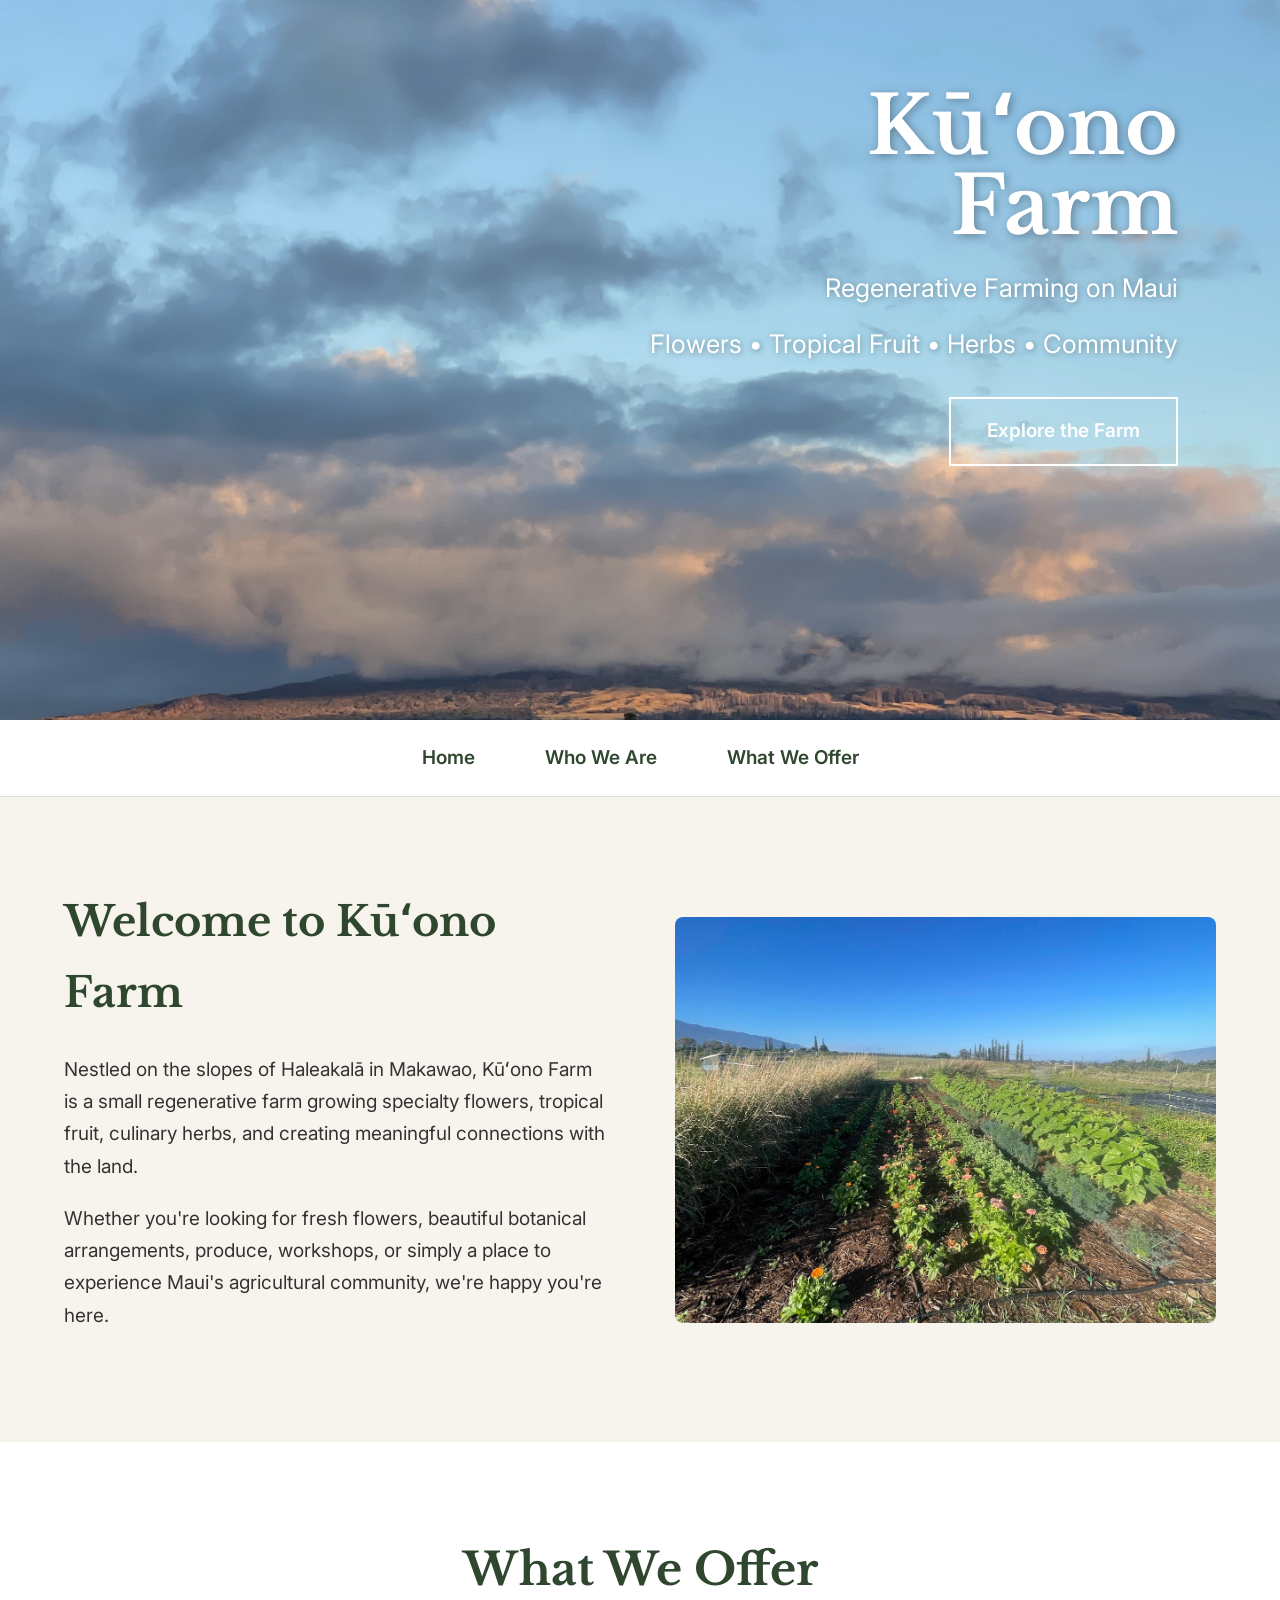
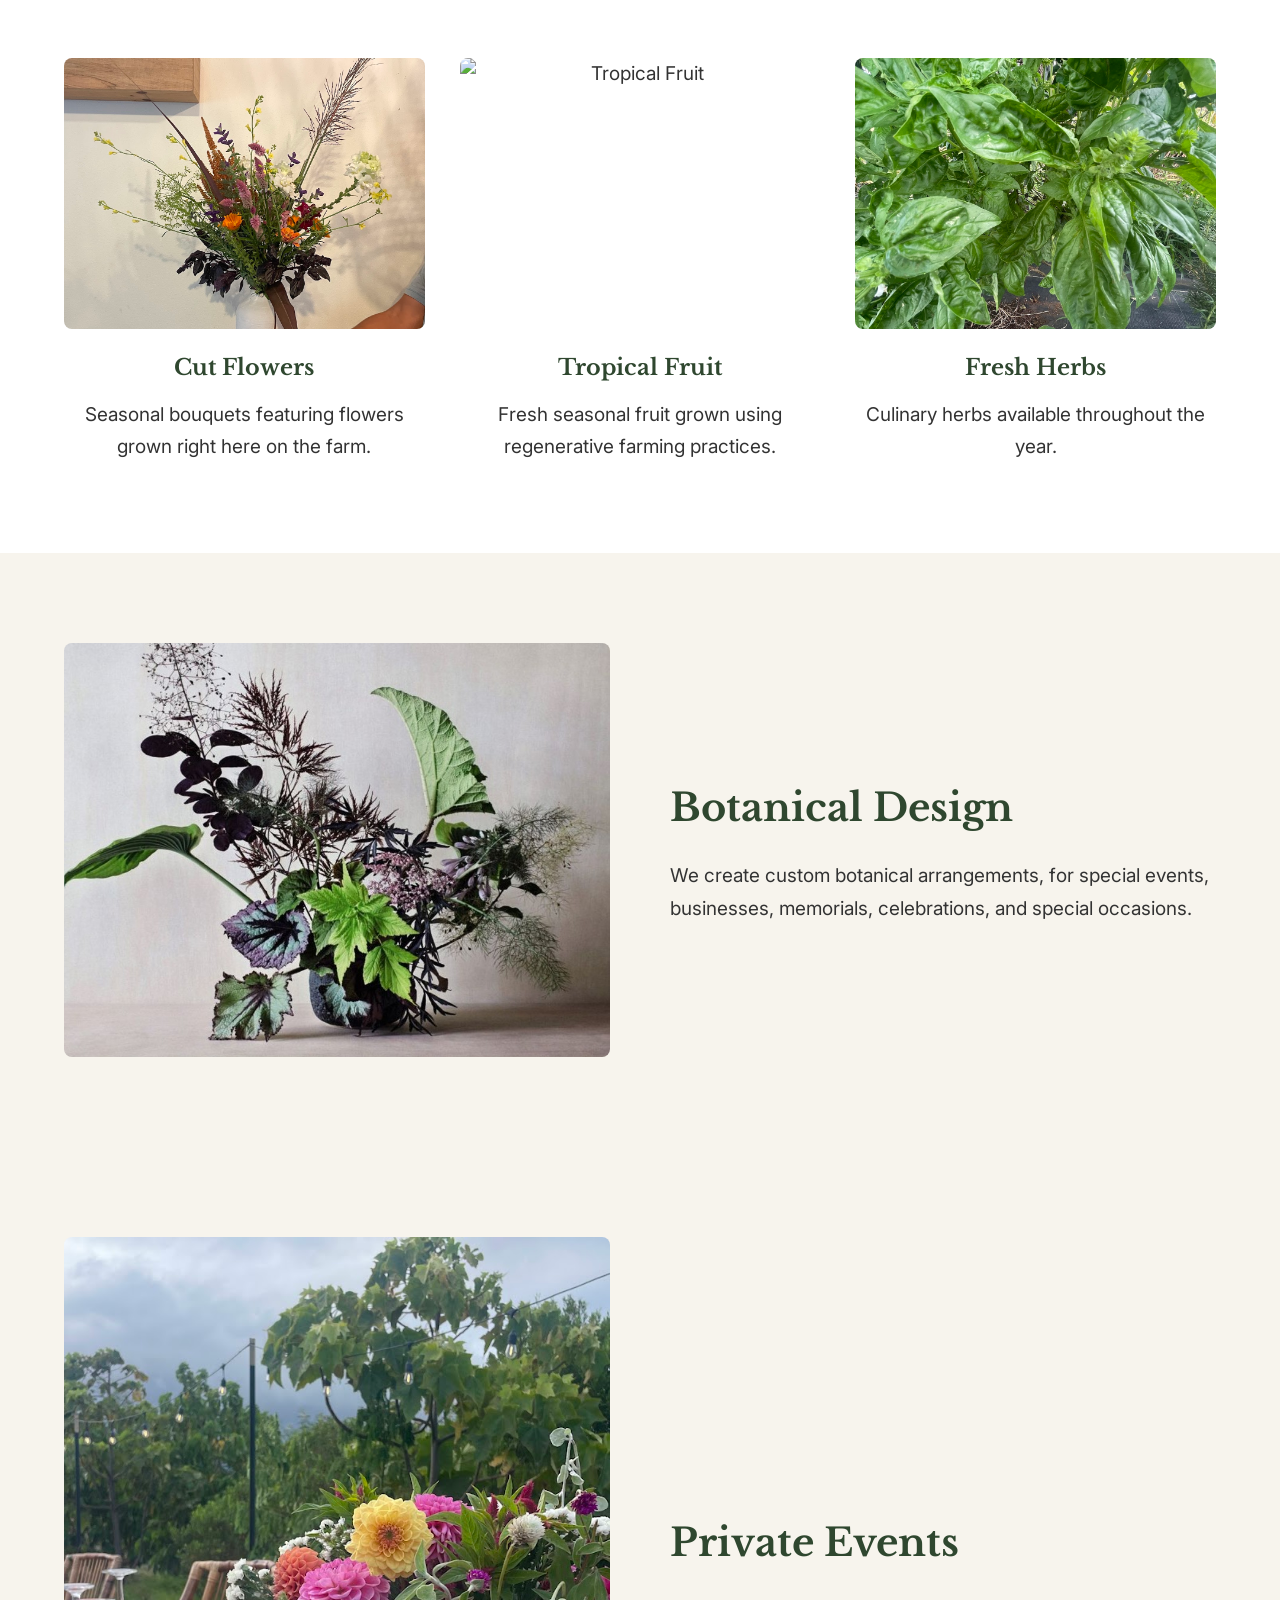
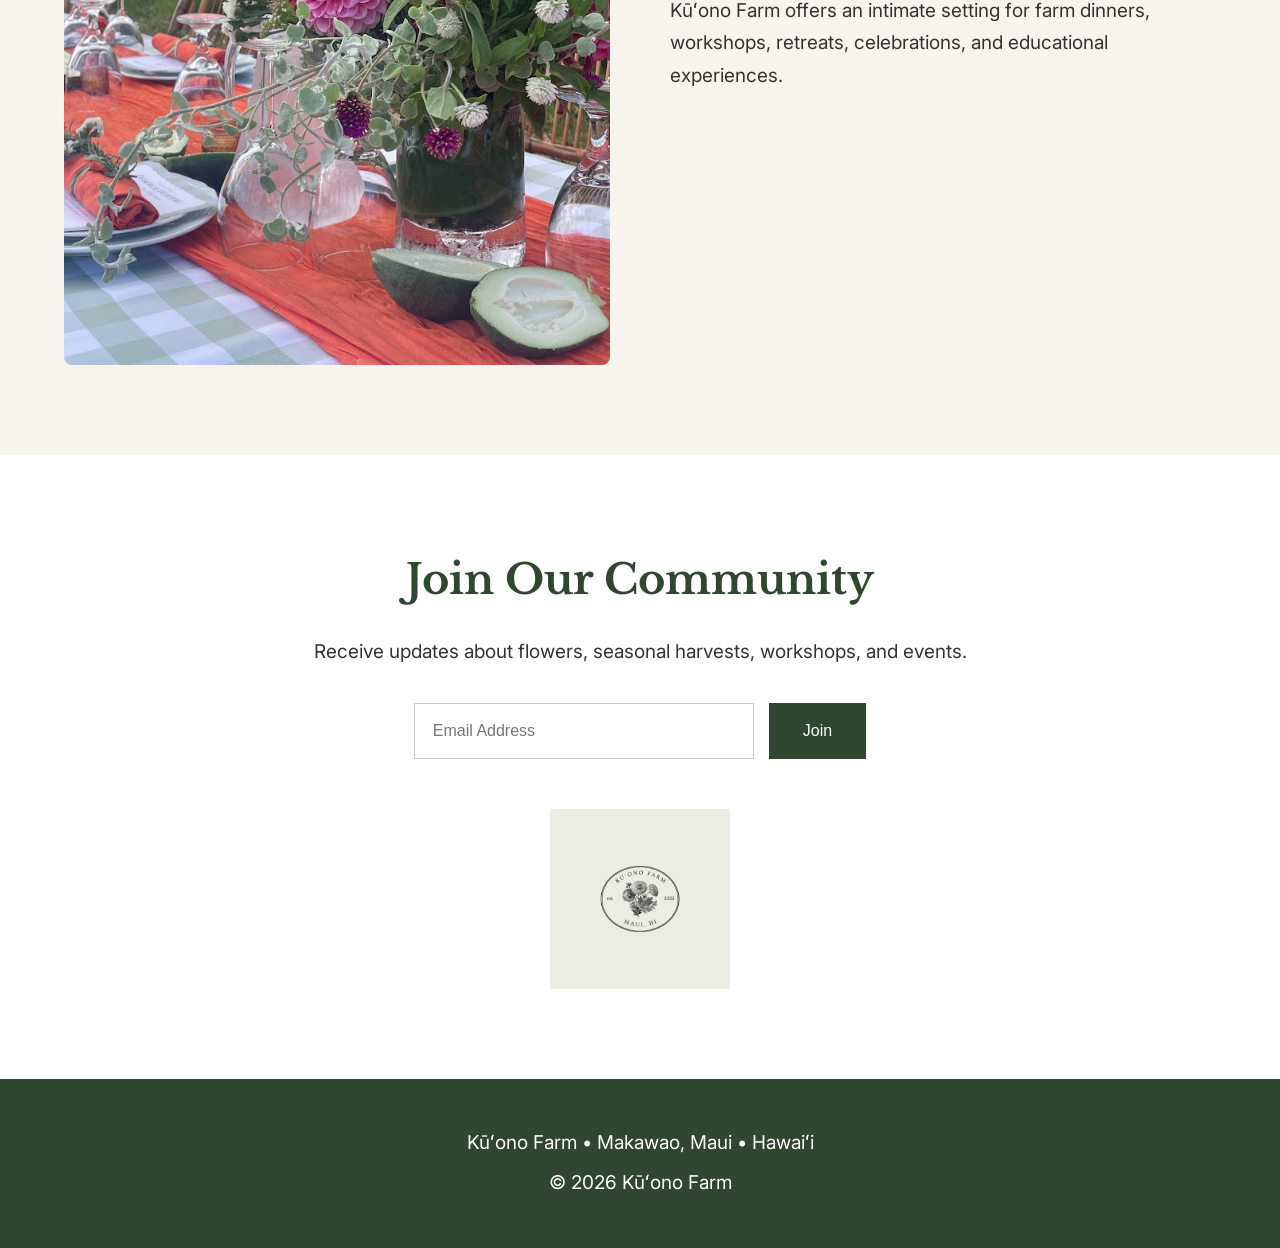
==== commit 269133e9: "Update index.html" ====
--- a/index.html
+++ b/index.html
@@ -199,7 +199,7 @@
 
         <div class="feature-image">
 
-            <img src="images/flower-art.PNG"
+            <img src="images/botanical style 1.jpg"
                  alt="Floral Design">
 
         </div>
